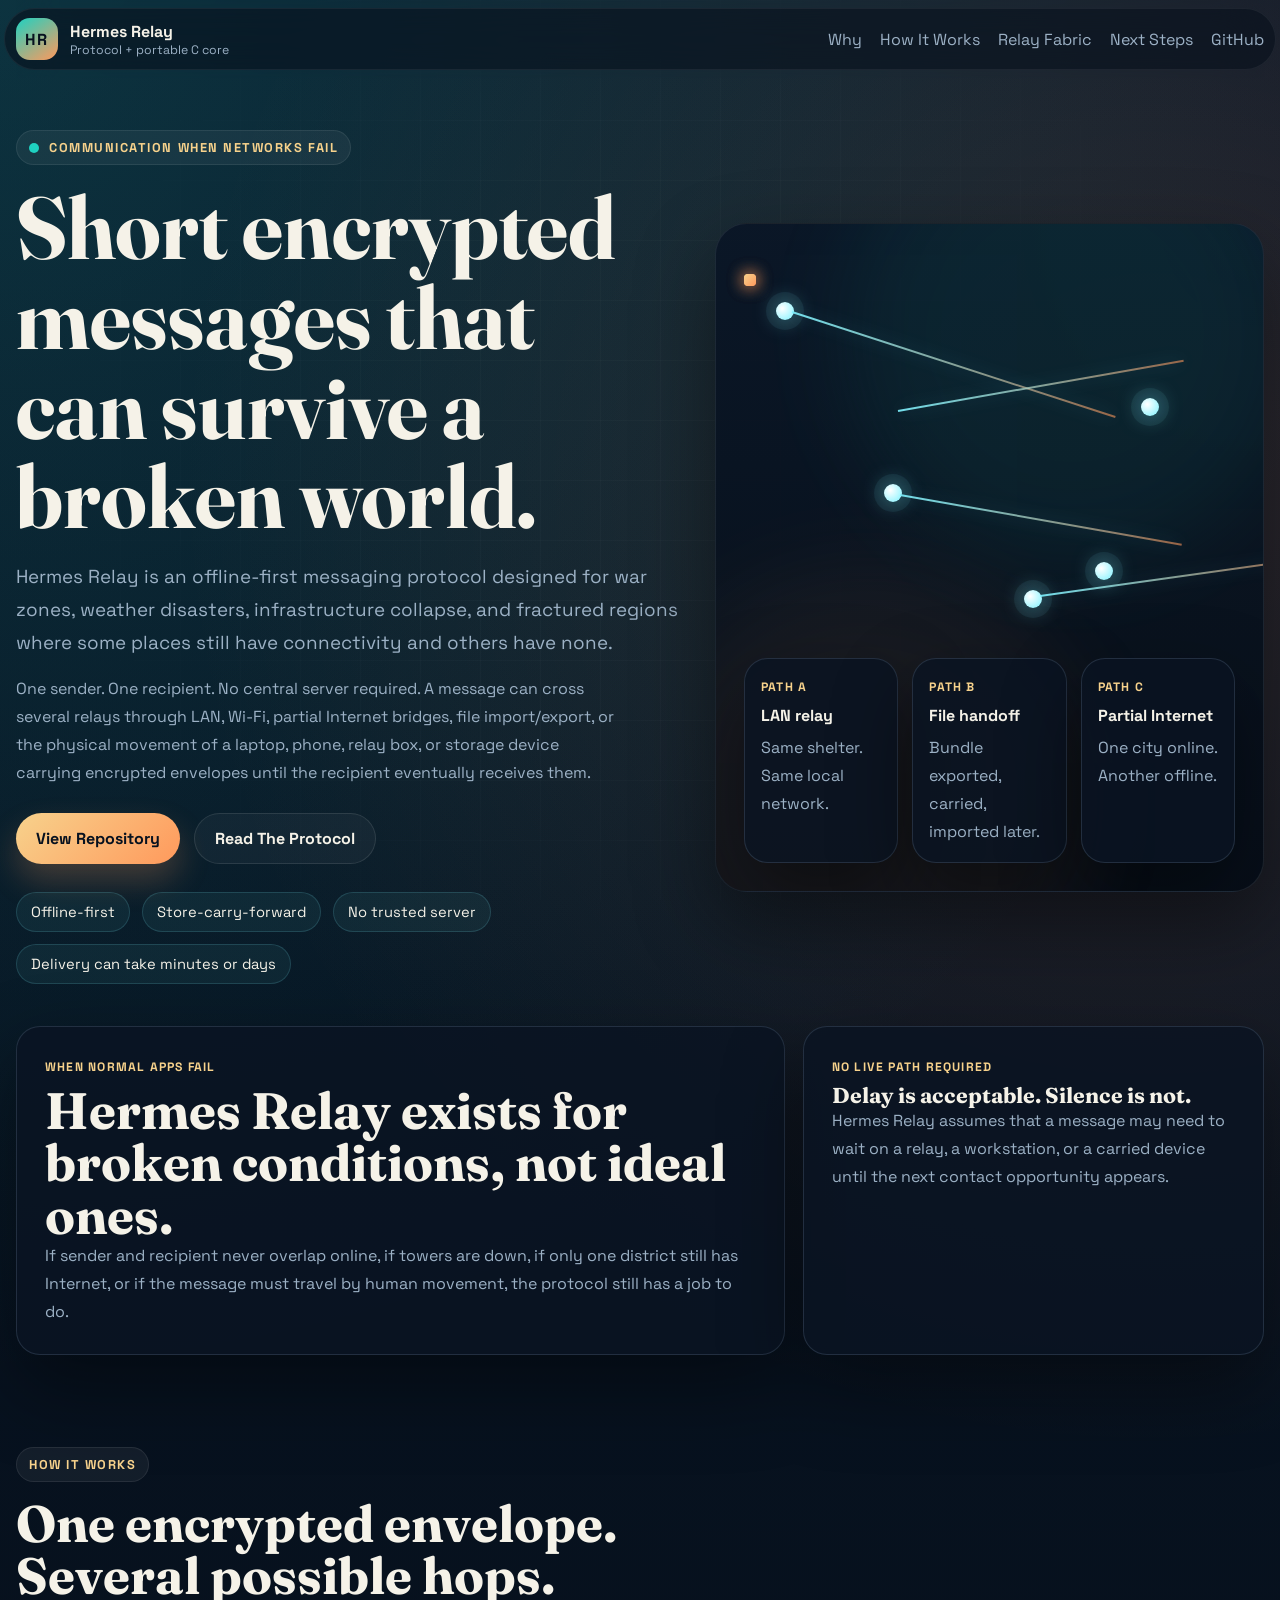
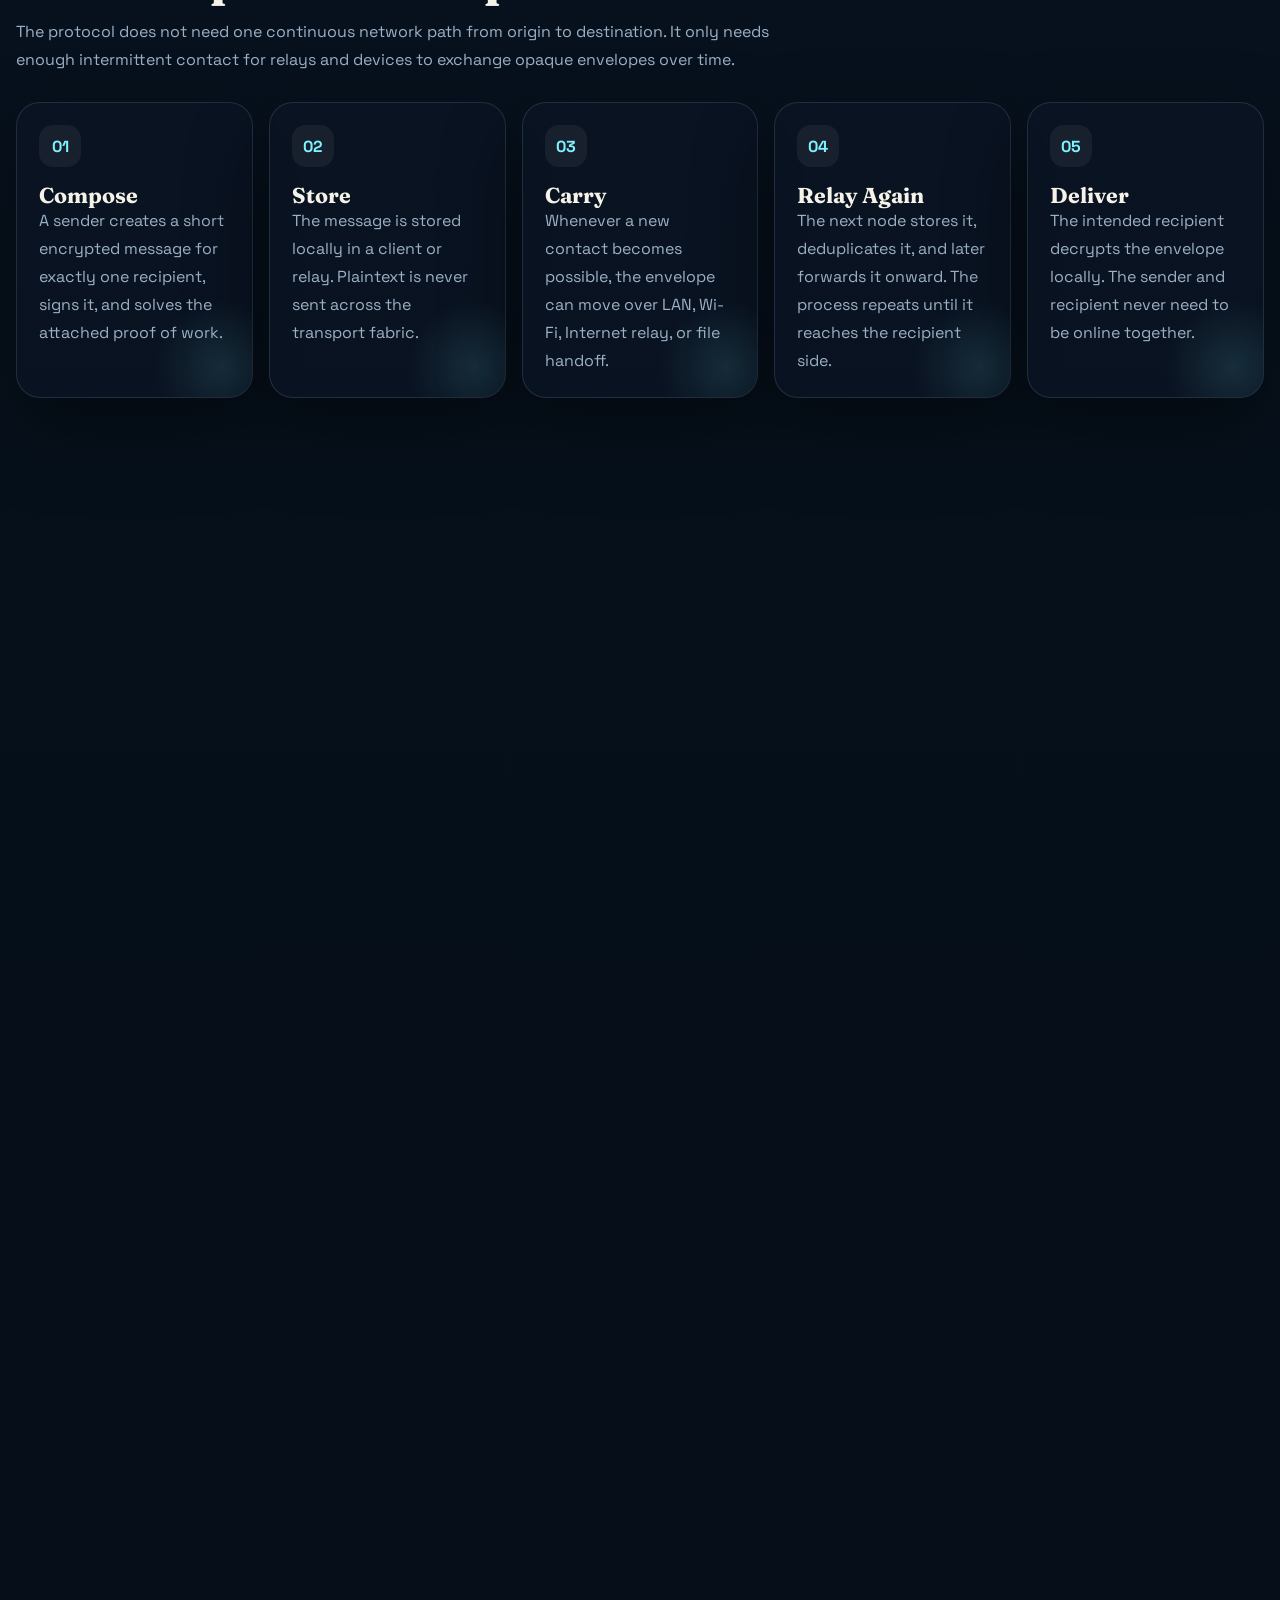
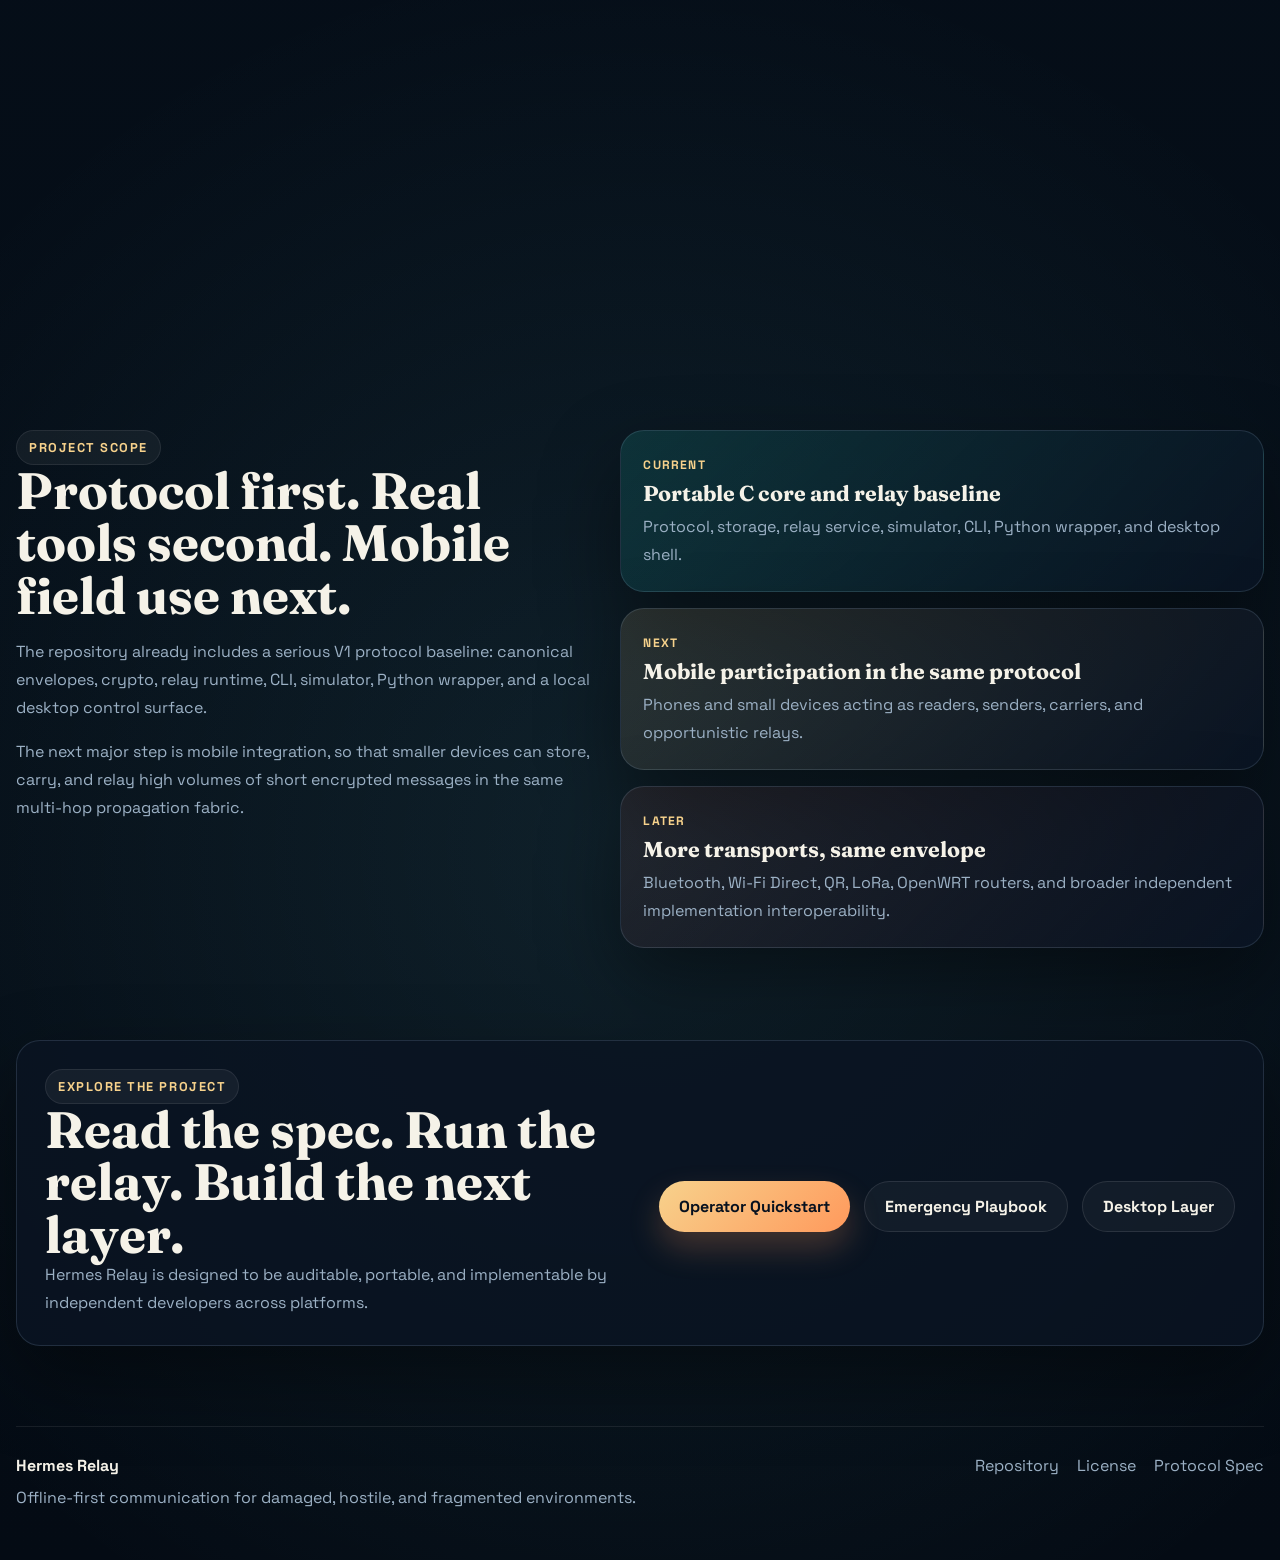
==== site/index.html @ ffae9c3a "Add GitHub Pages landing site" ====
<!doctype html>
<html lang="en">
<head>
  <meta charset="utf-8">
  <meta name="viewport" content="width=device-width, initial-scale=1">
  <title>Hermes Relay | Communication When Networks Fail</title>
  <meta name="description" content="Hermes Relay is an offline-first messaging protocol for degraded environments, designed to move short encrypted messages across relays, devices, file handoff, and partial networks.">
  <meta property="og:title" content="Hermes Relay">
  <meta property="og:description" content="Communication when networks fail. Offline-first, relay-driven, crisis-resilient messaging.">
  <meta property="og:type" content="website">
  <meta property="og:url" content="https://benjaminrathelot.github.io/Hermes-Relay/">
  <meta name="theme-color" content="#0b1220">
  <link rel="preconnect" href="https://fonts.googleapis.com">
  <link rel="preconnect" href="https://fonts.gstatic.com" crossorigin>
  <link href="https://fonts.googleapis.com/css2?family=Fraunces:wght@500;600;700&family=Space+Grotesk:wght@400;500;700&display=swap" rel="stylesheet">
  <link rel="stylesheet" href="./styles.css">
</head>
<body>
  <div class="page-shell">
    <header class="site-header">
      <a class="brand" href="#top">
        <span class="brand-mark">HR</span>
        <span class="brand-text">
          <strong>Hermes Relay</strong>
          <small>Protocol + portable C core</small>
        </span>
      </a>
      <nav class="site-nav">
        <a href="#why">Why</a>
        <a href="#flow">How It Works</a>
        <a href="#network">Relay Fabric</a>
        <a href="#roadmap">Next Steps</a>
        <a href="https://github.com/benjaminrathelot/Hermes-Relay">GitHub</a>
      </nav>
    </header>

    <main id="top">
      <section class="hero">
        <div class="hero-copy">
          <div class="eyebrow">
            <span class="pulse-dot"></span>
            Communication when networks fail
          </div>
          <h1>Short encrypted messages that can survive a broken world.</h1>
          <p class="hero-lead">
            Hermes Relay is an offline-first messaging protocol designed for war zones, weather disasters, infrastructure collapse,
            and fractured regions where some places still have connectivity and others have none.
          </p>
          <p class="hero-body">
            One sender. One recipient. No central server required. A message can cross several relays through LAN, Wi-Fi, partial Internet
            bridges, file import/export, or the physical movement of a laptop, phone, relay box, or storage device carrying encrypted envelopes
            until the recipient eventually receives them.
          </p>
          <div class="hero-actions">
            <a class="button button-primary" href="https://github.com/benjaminrathelot/Hermes-Relay">View Repository</a>
            <a class="button button-secondary" href="https://github.com/benjaminrathelot/Hermes-Relay/blob/main/docs/protocol-spec.md">Read The Protocol</a>
          </div>
          <ul class="signal-list">
            <li>Offline-first</li>
            <li>Store-carry-forward</li>
            <li>No trusted server</li>
            <li>Delivery can take minutes or days</li>
          </ul>
        </div>

        <div class="hero-visual">
          <div class="visual-frame">
            <div class="signal-layer signal-layer-a"></div>
            <div class="signal-layer signal-layer-b"></div>
            <div class="mesh">
              <span class="mesh-node node-a"></span>
              <span class="mesh-node node-b"></span>
              <span class="mesh-node node-c"></span>
              <span class="mesh-node node-d"></span>
              <span class="mesh-node node-e"></span>
              <span class="mesh-line line-ab"></span>
              <span class="mesh-line line-bc"></span>
              <span class="mesh-line line-cd"></span>
              <span class="mesh-line line-de"></span>
              <span class="mesh-packet packet-1"></span>
              <span class="mesh-packet packet-2"></span>
            </div>
            <div class="visual-cards">
              <article class="mini-card">
                <span class="mini-label">Path A</span>
                <strong>LAN relay</strong>
                <p>Same shelter. Same local network.</p>
              </article>
              <article class="mini-card">
                <span class="mini-label">Path B</span>
                <strong>File handoff</strong>
                <p>Bundle exported, carried, imported later.</p>
              </article>
              <article class="mini-card">
                <span class="mini-label">Path C</span>
                <strong>Partial Internet</strong>
                <p>One city online. Another offline.</p>
              </article>
            </div>
          </div>
        </div>
      </section>

      <section class="scenario-strip" id="why">
        <article class="scenario-card">
          <span class="scenario-kicker">When normal apps fail</span>
          <h2>Hermes Relay exists for broken conditions, not ideal ones.</h2>
          <p>
            If sender and recipient never overlap online, if towers are down, if only one district still has Internet, or if the
            message must travel by human movement, the protocol still has a job to do.
          </p>
        </article>
        <article class="scenario-card">
          <span class="scenario-metric">No live path required</span>
          <h3>Delay is acceptable. Silence is not.</h3>
          <p>
            Hermes Relay assumes that a message may need to wait on a relay, a workstation, or a carried device until the next contact opportunity appears.
          </p>
        </article>
      </section>

      <section class="section" id="flow">
        <div class="section-heading">
          <span class="eyebrow">How It Works</span>
          <h2>One encrypted envelope. Several possible hops.</h2>
          <p>
            The protocol does not need one continuous network path from origin to destination. It only needs enough intermittent contact
            for relays and devices to exchange opaque envelopes over time.
          </p>
        </div>

        <div class="flow-grid">
          <article class="flow-step">
            <span class="step-number">01</span>
            <h3>Compose</h3>
            <p>A sender creates a short encrypted message for exactly one recipient, signs it, and solves the attached proof of work.</p>
          </article>
          <article class="flow-step">
            <span class="step-number">02</span>
            <h3>Store</h3>
            <p>The message is stored locally in a client or relay. Plaintext is never sent across the transport fabric.</p>
          </article>
          <article class="flow-step">
            <span class="step-number">03</span>
            <h3>Carry</h3>
            <p>Whenever a new contact becomes possible, the envelope can move over LAN, Wi-Fi, Internet relay, or file handoff.</p>
          </article>
          <article class="flow-step">
            <span class="step-number">04</span>
            <h3>Relay Again</h3>
            <p>The next node stores it, deduplicates it, and later forwards it onward. The process repeats until it reaches the recipient side.</p>
          </article>
          <article class="flow-step">
            <span class="step-number">05</span>
            <h3>Deliver</h3>
            <p>The intended recipient decrypts the envelope locally. The sender and recipient never need to be online together.</p>
          </article>
        </div>
      </section>

      <section class="section network-section" id="network">
        <div class="section-heading">
          <span class="eyebrow">Relay Fabric</span>
          <h2>A communication fabric made from whatever links still exist.</h2>
          <p>
            Some locations may have Internet. Others may only have local Wi-Fi. Others may require physical transport of a device or bundle.
            Hermes Relay is built for all of these links to coexist inside one propagation model.
          </p>
        </div>

        <div class="network-layout">
          <div class="map-panel">
            <svg class="world-map" viewBox="0 0 1200 620" aria-label="Stylized map of relay regions">
              <defs>
                <linearGradient id="ocean" x1="0%" y1="0%" x2="100%" y2="100%">
                  <stop offset="0%" stop-color="#0f1d33"></stop>
                  <stop offset="100%" stop-color="#07111f"></stop>
                </linearGradient>
                <linearGradient id="land" x1="0%" y1="0%" x2="100%" y2="100%">
                  <stop offset="0%" stop-color="#123b3f"></stop>
                  <stop offset="100%" stop-color="#0a282e"></stop>
                </linearGradient>
                <filter id="glow">
                  <feGaussianBlur stdDeviation="6" result="blur"></feGaussianBlur>
                  <feMerge>
                    <feMergeNode in="blur"></feMergeNode>
                    <feMergeNode in="SourceGraphic"></feMergeNode>
                  </feMerge>
                </filter>
              </defs>
              <rect width="1200" height="620" rx="30" fill="url(#ocean)"></rect>
              <path class="continent" d="M92,226 C145,153 235,114 314,131 C380,145 420,193 446,243 C469,287 445,330 382,339 C349,344 321,364 287,383 C218,423 141,403 106,359 C74,319 64,267 92,226 Z" fill="url(#land)"></path>
              <path class="continent" d="M470,138 C549,95 655,90 729,118 C798,145 827,195 814,239 C803,277 767,304 719,316 C693,323 678,338 669,367 C652,417 621,451 576,459 C530,467 480,445 455,399 C426,345 420,279 426,228 C431,187 446,151 470,138 Z" fill="url(#land)"></path>
              <path class="continent" d="M826,226 C885,175 971,157 1048,181 C1094,196 1130,225 1142,264 C1156,309 1134,351 1088,372 C1054,388 1021,398 985,402 C947,406 926,420 905,444 C878,473 838,484 802,470 C760,454 740,412 744,371 C748,329 780,265 826,226 Z" fill="url(#land)"></path>

              <g class="relay-links">
                <path class="arc arc-one" d="M232,244 C392,128 534,132 671,243"></path>
                <path class="arc arc-two" d="M676,256 C807,178 917,185 1015,261"></path>
                <path class="arc arc-three" d="M298,314 C514,471 720,471 932,320"></path>
              </g>

              <g class="relay-nodes" filter="url(#glow)">
                <circle class="relay-node online" cx="232" cy="244" r="9"></circle>
                <circle class="relay-node online" cx="671" cy="243" r="10"></circle>
                <circle class="relay-node online" cx="1015" cy="261" r="9"></circle>
                <circle class="relay-node offline" cx="298" cy="314" r="8"></circle>
                <circle class="relay-node offline" cx="932" cy="320" r="8"></circle>
              </g>

              <g class="message-pulses">
                <circle class="pulse pulse-a" r="6" cx="232" cy="244"></circle>
                <circle class="pulse pulse-b" r="6" cx="671" cy="243"></circle>
                <circle class="pulse pulse-c" r="6" cx="298" cy="314"></circle>
              </g>
            </svg>

            <div class="map-caption">
              <div>
                <strong>Online zones</strong>
                <span>Local sync or Internet bridging possible</span>
              </div>
              <div>
                <strong>Dark zones</strong>
                <span>Traffic continues later by relay or physical carry</span>
              </div>
            </div>
          </div>

          <div class="network-sidebar">
            <article class="network-card">
              <span class="network-type">Live contact</span>
              <h3>LAN, Wi-Fi, hotspot, bridge relay</h3>
              <p>Two relays or clients meet, exchange inventories, request what is missing, verify envelopes, and keep going.</p>
            </article>
            <article class="network-card">
              <span class="network-type">Deferred contact</span>
              <h3>File export, USB, carried phone or laptop</h3>
              <p>An encrypted bundle leaves one island, travels physically, and is imported later into another island’s relay or desktop app.</p>
            </article>
            <article class="network-card">
              <span class="network-type">Mixed geography</span>
              <h3>Some places online, others offline</h3>
              <p>Internet-connected relays can bridge long distances while isolated areas continue to move traffic by local or physical means.</p>
            </article>
          </div>
        </div>
      </section>

      <section class="section timeline-section">
        <div class="section-heading">
          <span class="eyebrow">Delivery Over Time</span>
          <h2>The protocol accepts delay in exchange for survivability.</h2>
          <p>
            Hermes Relay is useful precisely because communication can continue even when delivery is not immediate.
          </p>
        </div>

        <div class="timeline">
          <article class="timeline-item">
            <span class="timeline-time">Hour 0</span>
            <h3>Message created</h3>
            <p>A field operator creates one short encrypted message for one recipient.</p>
          </article>
          <article class="timeline-item">
            <span class="timeline-time">Hour 3</span>
            <h3>Local relay sync</h3>
            <p>A nearby relay receives the envelope over LAN and keeps it in store.</p>
          </article>
          <article class="timeline-item">
            <span class="timeline-time">Day 1</span>
            <h3>Bundle ferried physically</h3>
            <p>A laptop or phone carrying bundles crosses into another district and imports them there.</p>
          </article>
          <article class="timeline-item">
            <span class="timeline-time">Day 2</span>
            <h3>Bridge zone online</h3>
            <p>A relay in one connected area forwards traffic across a partial Internet link.</p>
          </article>
          <article class="timeline-item">
            <span class="timeline-time">Day 3</span>
            <h3>Recipient side receives</h3>
            <p>The recipient’s device eventually decrypts the message locally.</p>
          </article>
        </div>
      </section>

      <section class="section project-section">
        <div class="project-grid">
          <div class="project-copy">
            <span class="eyebrow">Project Scope</span>
            <h2>Protocol first. Real tools second. Mobile field use next.</h2>
            <p>
              The repository already includes a serious V1 protocol baseline: canonical envelopes, crypto, relay runtime, CLI, simulator,
              Python wrapper, and a local desktop control surface.
            </p>
            <p>
              The next major step is mobile integration, so that smaller devices can store, carry, and relay high volumes of short encrypted
              messages in the same multi-hop propagation fabric.
            </p>
          </div>
          <div class="milestone-stack" id="roadmap">
            <article class="milestone-card current">
              <span class="milestone-state">Current</span>
              <h3>Portable C core and relay baseline</h3>
              <p>Protocol, storage, relay service, simulator, CLI, Python wrapper, and desktop shell.</p>
            </article>
            <article class="milestone-card next">
              <span class="milestone-state">Next</span>
              <h3>Mobile participation in the same protocol</h3>
              <p>Phones and small devices acting as readers, senders, carriers, and opportunistic relays.</p>
            </article>
            <article class="milestone-card future">
              <span class="milestone-state">Later</span>
              <h3>More transports, same envelope</h3>
              <p>Bluetooth, Wi-Fi Direct, QR, LoRa, OpenWRT routers, and broader independent implementation interoperability.</p>
            </article>
          </div>
        </div>
      </section>

      <section class="section cta-section">
        <div class="cta-panel">
          <div>
            <span class="eyebrow">Explore The Project</span>
            <h2>Read the spec. Run the relay. Build the next layer.</h2>
            <p>
              Hermes Relay is designed to be auditable, portable, and implementable by independent developers across platforms.
            </p>
          </div>
          <div class="cta-actions">
            <a class="button button-primary" href="https://github.com/benjaminrathelot/Hermes-Relay/blob/main/docs/operator-quickstart.md">Operator Quickstart</a>
            <a class="button button-secondary" href="https://github.com/benjaminrathelot/Hermes-Relay/blob/main/docs/emergency-relay-playbook.md">Emergency Playbook</a>
            <a class="button button-secondary" href="https://github.com/benjaminrathelot/Hermes-Relay/blob/main/docs/python-wrapper.md">Desktop Layer</a>
          </div>
        </div>
      </section>
    </main>

    <footer class="site-footer">
      <div>
        <strong>Hermes Relay</strong>
        <p>Offline-first communication for damaged, hostile, and fragmented environments.</p>
      </div>
      <div class="footer-links">
        <a href="https://github.com/benjaminrathelot/Hermes-Relay">Repository</a>
        <a href="https://github.com/benjaminrathelot/Hermes-Relay/blob/main/LICENSE">License</a>
        <a href="https://github.com/benjaminrathelot/Hermes-Relay/blob/main/docs/protocol-spec.md">Protocol Spec</a>
      </div>
    </footer>
  </div>

  <script src="./app.js"></script>
</body>
</html>
---- site/styles.css ----
:root {
  --bg: #07111f;
  --bg-soft: #0d1c30;
  --panel: rgba(10, 20, 35, 0.82);
  --panel-strong: rgba(8, 16, 28, 0.94);
  --panel-light: rgba(20, 34, 54, 0.74);
  --text: #f5f2e8;
  --muted: #9cb1c5;
  --line: rgba(160, 190, 220, 0.16);
  --cyan: #7ef2ff;
  --teal: #1fd1c1;
  --sand: #f7d28c;
  --amber: #ff995c;
  --alert: #ff6e5e;
  --shadow: 0 32px 80px rgba(0, 0, 0, 0.42);
  --radius-xl: 32px;
  --radius-lg: 24px;
  --radius-md: 18px;
}

* {
  box-sizing: border-box;
}

html {
  scroll-behavior: smooth;
}

body {
  margin: 0;
  color: var(--text);
  font-family: "Space Grotesk", sans-serif;
  background:
    radial-gradient(circle at top left, rgba(31, 209, 193, 0.16), transparent 28%),
    radial-gradient(circle at 90% 10%, rgba(255, 153, 92, 0.14), transparent 22%),
    radial-gradient(circle at 50% 85%, rgba(126, 242, 255, 0.09), transparent 22%),
    linear-gradient(180deg, #091527 0%, #06101b 44%, #040b14 100%);
  overflow-x: hidden;
}

body::before {
  content: "";
  position: fixed;
  inset: 0;
  background-image:
    linear-gradient(rgba(255,255,255,0.02) 1px, transparent 1px),
    linear-gradient(90deg, rgba(255,255,255,0.02) 1px, transparent 1px);
  background-size: 60px 60px;
  mask-image: radial-gradient(circle at center, black 35%, transparent 85%);
  pointer-events: none;
}

.page-shell {
  position: relative;
  width: min(1280px, calc(100% - 32px));
  margin: 0 auto;
  padding-bottom: 48px;
}

.site-header {
  position: sticky;
  top: 0;
  z-index: 10;
  display: flex;
  align-items: center;
  justify-content: space-between;
  gap: 16px;
  padding: 18px 0;
  backdrop-filter: blur(20px);
}

.site-header::before {
  content: "";
  position: absolute;
  inset: 8px -12px;
  border: 1px solid rgba(255,255,255,0.06);
  border-radius: 999px;
  background: rgba(7, 16, 28, 0.58);
  z-index: -1;
}

.brand {
  display: inline-flex;
  align-items: center;
  gap: 12px;
  text-decoration: none;
  color: var(--text);
}

.brand-mark {
  display: inline-grid;
  place-items: center;
  width: 42px;
  height: 42px;
  border-radius: 14px;
  background: linear-gradient(145deg, var(--teal), var(--amber));
  color: #07111f;
  font-weight: 700;
  letter-spacing: 0.08em;
}

.brand-text {
  display: grid;
}

.brand-text strong {
  font-size: 1rem;
}

.brand-text small {
  color: var(--muted);
  font-size: 0.77rem;
}

.site-nav {
  display: flex;
  flex-wrap: wrap;
  gap: 18px;
}

.site-nav a,
.footer-links a {
  color: var(--muted);
  text-decoration: none;
}

.site-nav a:hover,
.footer-links a:hover,
.brand:hover {
  color: var(--text);
}

.hero,
.section,
.scenario-strip,
.site-footer {
  position: relative;
}

.hero {
  display: grid;
  grid-template-columns: 1.1fr 0.9fr;
  gap: 28px;
  padding: 52px 0 24px;
  align-items: center;
}

.eyebrow {
  display: inline-flex;
  align-items: center;
  gap: 10px;
  padding: 8px 12px;
  border-radius: 999px;
  background: rgba(255,255,255,0.05);
  border: 1px solid rgba(255,255,255,0.08);
  color: var(--sand);
  font-size: 0.8rem;
  font-weight: 700;
  letter-spacing: 0.12em;
  text-transform: uppercase;
}

.pulse-dot {
  width: 10px;
  height: 10px;
  border-radius: 50%;
  background: var(--teal);
  box-shadow: 0 0 0 0 rgba(31, 209, 193, 0.7);
  animation: beat 2s infinite;
}

h1,
h2,
h3 {
  margin: 0;
  font-family: "Fraunces", serif;
  line-height: 1.02;
}

h1 {
  margin-top: 18px;
  font-size: clamp(3rem, 7vw, 5.5rem);
  max-width: 11ch;
}

h2 {
  font-size: clamp(2rem, 4vw, 3.4rem);
}

h3 {
  font-size: 1.35rem;
}

p {
  margin: 0;
  color: var(--muted);
  line-height: 1.75;
}

.hero-lead {
  margin-top: 18px;
  font-size: 1.18rem;
  max-width: 60ch;
}

.hero-body {
  margin-top: 16px;
  max-width: 60ch;
}

.hero-actions,
.cta-actions {
  display: flex;
  flex-wrap: wrap;
  gap: 14px;
  margin-top: 26px;
}

.button {
  display: inline-flex;
  align-items: center;
  justify-content: center;
  padding: 14px 20px;
  border-radius: 999px;
  text-decoration: none;
  font-weight: 700;
  transition: transform 0.2s ease, box-shadow 0.2s ease, border-color 0.2s ease;
}

.button:hover {
  transform: translateY(-2px);
}

.button-primary {
  color: #07111f;
  background: linear-gradient(135deg, var(--sand), var(--amber));
  box-shadow: 0 16px 32px rgba(255, 153, 92, 0.24);
}

.button-secondary {
  color: var(--text);
  background: rgba(255,255,255,0.04);
  border: 1px solid rgba(255,255,255,0.1);
}

.signal-list {
  display: flex;
  flex-wrap: wrap;
  gap: 12px;
  margin: 28px 0 0;
  padding: 0;
  list-style: none;
}

.signal-list li {
  padding: 10px 14px;
  border-radius: 999px;
  background: rgba(126, 242, 255, 0.06);
  border: 1px solid rgba(126, 242, 255, 0.15);
  color: var(--text);
  font-size: 0.92rem;
}

.hero-visual {
  position: relative;
}

.visual-frame {
  position: relative;
  min-height: 640px;
  padding: 28px;
  border-radius: var(--radius-xl);
  background:
    linear-gradient(180deg, rgba(10, 22, 38, 0.94), rgba(6, 14, 24, 0.94)),
    radial-gradient(circle at top right, rgba(31, 209, 193, 0.15), transparent 36%);
  border: 1px solid rgba(255,255,255,0.08);
  box-shadow: var(--shadow);
  overflow: hidden;
}

.signal-layer {
  position: absolute;
  inset: auto;
  width: 460px;
  height: 460px;
  border-radius: 50%;
  filter: blur(48px);
  opacity: 0.42;
}

.signal-layer-a {
  top: -120px;
  right: -40px;
  background: rgba(31, 209, 193, 0.18);
}

.signal-layer-b {
  bottom: -140px;
  left: -80px;
  background: rgba(255, 153, 92, 0.16);
}

.mesh {
  position: relative;
  height: 360px;
  margin-top: 22px;
}

.mesh-node,
.mesh-line,
.mesh-packet {
  position: absolute;
}

.mesh-node {
  width: 18px;
  height: 18px;
  border-radius: 50%;
  background: radial-gradient(circle at 35% 35%, #fff, var(--cyan));
  box-shadow: 0 0 0 10px rgba(126, 242, 255, 0.07), 0 0 22px rgba(126, 242, 255, 0.6);
}

.node-a { top: 28px; left: 32px; }
.node-b { top: 124px; right: 76px; }
.node-c { top: 210px; left: 140px; }
.node-d { bottom: 54px; right: 122px; }
.node-e { bottom: 26px; left: 280px; }

.mesh-line {
  height: 2px;
  background: linear-gradient(90deg, rgba(126, 242, 255, 0.9), rgba(255, 153, 92, 0.58));
  transform-origin: left center;
  box-shadow: 0 0 18px rgba(126, 242, 255, 0.24);
}

.line-ab { top: 37px; left: 48px; width: 340px; transform: rotate(18deg); }
.line-bc { top: 136px; left: 154px; width: 290px; transform: rotate(-10deg); }
.line-cd { top: 220px; left: 156px; width: 286px; transform: rotate(10deg); }
.line-de { bottom: 37px; left: 296px; width: 270px; transform: rotate(-8deg); }

.mesh-packet {
  width: 12px;
  height: 12px;
  border-radius: 4px;
  background: linear-gradient(135deg, var(--sand), var(--amber));
  box-shadow: 0 0 16px rgba(255, 153, 92, 0.75);
}

.packet-1 {
  animation: packetRouteA 5s linear infinite;
}

.packet-2 {
  animation: packetRouteB 6.4s linear infinite 1.2s;
}

.visual-cards {
  display: grid;
  grid-template-columns: repeat(3, 1fr);
  gap: 14px;
  margin-top: 24px;
}

.mini-card,
.scenario-card,
.flow-step,
.network-card,
.timeline-item,
.milestone-card,
.cta-panel {
  background: var(--panel);
  border: 1px solid var(--line);
  border-radius: var(--radius-lg);
  box-shadow: var(--shadow);
}

.mini-card {
  padding: 16px;
}

.mini-label,
.scenario-kicker,
.scenario-metric,
.network-type,
.milestone-state {
  display: inline-block;
  margin-bottom: 10px;
  color: var(--sand);
  font-size: 0.76rem;
  font-weight: 700;
  letter-spacing: 0.1em;
  text-transform: uppercase;
}

.mini-card strong,
.network-card h3,
.timeline-item h3,
.milestone-card h3 {
  display: block;
  margin-bottom: 8px;
}

.scenario-strip {
  display: grid;
  grid-template-columns: 1.25fr 0.75fr;
  gap: 18px;
  margin-top: 18px;
}

.scenario-card {
  padding: 28px;
}

.section {
  margin-top: 92px;
}

.section-heading {
  max-width: 780px;
}

.section-heading h2 {
  margin-top: 16px;
}

.section-heading p {
  margin-top: 16px;
}

.flow-grid {
  display: grid;
  grid-template-columns: repeat(5, 1fr);
  gap: 16px;
  margin-top: 28px;
}

.flow-step {
  position: relative;
  padding: 22px;
  overflow: hidden;
}

.flow-step::before {
  content: "";
  position: absolute;
  inset: auto -40px -40px auto;
  width: 140px;
  height: 140px;
  border-radius: 50%;
  background: radial-gradient(circle, rgba(126, 242, 255, 0.12), transparent 68%);
}

.step-number {
  display: inline-grid;
  place-items: center;
  width: 42px;
  height: 42px;
  margin-bottom: 18px;
  border-radius: 14px;
  background: rgba(255,255,255,0.06);
  color: var(--cyan);
  font-weight: 700;
}

.network-layout {
  display: grid;
  grid-template-columns: 1.15fr 0.85fr;
  gap: 22px;
  margin-top: 28px;
}

.map-panel {
  padding: 20px;
  border-radius: var(--radius-xl);
  background: var(--panel-strong);
  border: 1px solid var(--line);
  box-shadow: var(--shadow);
}

.world-map {
  width: 100%;
  height: auto;
  display: block;
}

.continent {
  opacity: 0.92;
}

.relay-links .arc {
  fill: none;
  stroke-width: 3;
  stroke-linecap: round;
  stroke-dasharray: 8 14;
  animation: dashMove 8s linear infinite;
}

.arc-one {
  stroke: rgba(126, 242, 255, 0.88);
}

.arc-two {
  stroke: rgba(255, 153, 92, 0.78);
}

.arc-three {
  stroke: rgba(247, 210, 140, 0.68);
}

.relay-node.online {
  fill: var(--cyan);
}

.relay-node.offline {
  fill: var(--amber);
}

.pulse {
  fill: rgba(126, 242, 255, 0.78);
  opacity: 0;
  animation: mapPulse 5s ease-out infinite;
}

.pulse-b {
  animation-delay: 1.5s;
}

.pulse-c {
  animation-delay: 3s;
}

.map-caption {
  display: grid;
  grid-template-columns: repeat(2, 1fr);
  gap: 14px;
  margin-top: 16px;
}

.map-caption strong {
  display: block;
  margin-bottom: 6px;
}

.map-caption span {
  color: var(--muted);
  font-size: 0.92rem;
}

.network-sidebar {
  display: grid;
  gap: 16px;
}

.network-card,
.timeline-item,
.milestone-card {
  padding: 22px;
}

.timeline {
  display: grid;
  grid-template-columns: repeat(5, 1fr);
  gap: 16px;
  margin-top: 28px;
}

.timeline-time {
  display: inline-block;
  margin-bottom: 12px;
  color: var(--cyan);
  font-weight: 700;
}

.project-grid {
  display: grid;
  grid-template-columns: 0.95fr 1.05fr;
  gap: 22px;
  align-items: start;
}

.project-copy p {
  margin-top: 16px;
  max-width: 60ch;
}

.milestone-stack {
  display: grid;
  gap: 16px;
}

.milestone-card.current {
  background: linear-gradient(135deg, rgba(31, 209, 193, 0.14), rgba(10, 20, 35, 0.95));
}

.milestone-card.next {
  background: linear-gradient(135deg, rgba(247, 210, 140, 0.12), rgba(10, 20, 35, 0.95));
}

.milestone-card.future {
  background: linear-gradient(135deg, rgba(255, 110, 94, 0.08), rgba(10, 20, 35, 0.95));
}

.cta-panel {
  display: grid;
  grid-template-columns: 1fr auto;
  gap: 20px;
  align-items: center;
  padding: 28px;
}

.site-footer {
  display: flex;
  justify-content: space-between;
  gap: 18px;
  margin-top: 80px;
  padding: 28px 0 0;
  border-top: 1px solid rgba(255,255,255,0.08);
}

.site-footer p {
  margin-top: 8px;
}

.footer-links {
  display: flex;
  flex-wrap: wrap;
  gap: 18px;
}

.reveal {
  opacity: 0;
  transform: translateY(32px);
  transition: opacity 0.7s ease, transform 0.7s ease;
}

.reveal.is-visible {
  opacity: 1;
  transform: translateY(0);
}

@keyframes beat {
  0% { box-shadow: 0 0 0 0 rgba(31, 209, 193, 0.7); }
  70% { box-shadow: 0 0 0 16px rgba(31, 209, 193, 0); }
  100% { box-shadow: 0 0 0 0 rgba(31, 209, 193, 0); }
}

@keyframes dashMove {
  to { stroke-dashoffset: -140; }
}

@keyframes mapPulse {
  0% { transform: scale(1); opacity: 0; }
  20% { opacity: 0.95; }
  100% { transform: scale(9); opacity: 0; }
}

@keyframes packetRouteA {
  0% { top: 31px; left: 36px; opacity: 0; }
  10% { opacity: 1; }
  35% { top: 120px; left: 360px; opacity: 1; }
  50% { top: 214px; left: 148px; opacity: 1; }
  72% { top: 267px; left: 420px; opacity: 1; }
  100% { top: 315px; left: 283px; opacity: 0; }
}

@keyframes packetRouteB {
  0% { top: 214px; left: 148px; opacity: 0; }
  14% { opacity: 1; }
  42% { top: 120px; left: 364px; opacity: 1; }
  73% { top: 44px; left: 410px; opacity: 1; }
  100% { top: 31px; left: 36px; opacity: 0; }
}

@media (max-width: 1180px) {
  .hero,
  .network-layout,
  .project-grid,
  .cta-panel {
    grid-template-columns: 1fr;
  }

  .visual-frame {
    min-height: 580px;
  }

  .flow-grid,
  .timeline,
  .scenario-strip {
    grid-template-columns: 1fr 1fr;
  }
}

@media (max-width: 820px) {
  .page-shell {
    width: min(100% - 20px, 1280px);
  }

  .site-header {
    flex-direction: column;
    align-items: flex-start;
    padding-top: 14px;
  }

  .site-nav {
    gap: 12px;
  }

  .hero {
    padding-top: 24px;
  }

  .visual-cards,
  .flow-grid,
  .timeline,
  .scenario-strip,
  .map-caption {
    grid-template-columns: 1fr;
  }

  .section {
    margin-top: 72px;
  }

  .visual-frame {
    min-height: 680px;
  }

  .mesh {
    transform: scale(0.9);
    transform-origin: top left;
  }

  .site-footer {
    flex-direction: column;
  }
}

@media (prefers-reduced-motion: reduce) {
  html {
    scroll-behavior: auto;
  }

  *,
  *::before,
  *::after {
    animation: none !important;
    transition: none !important;
  }

  .reveal {
    opacity: 1;
    transform: none;
  }
}
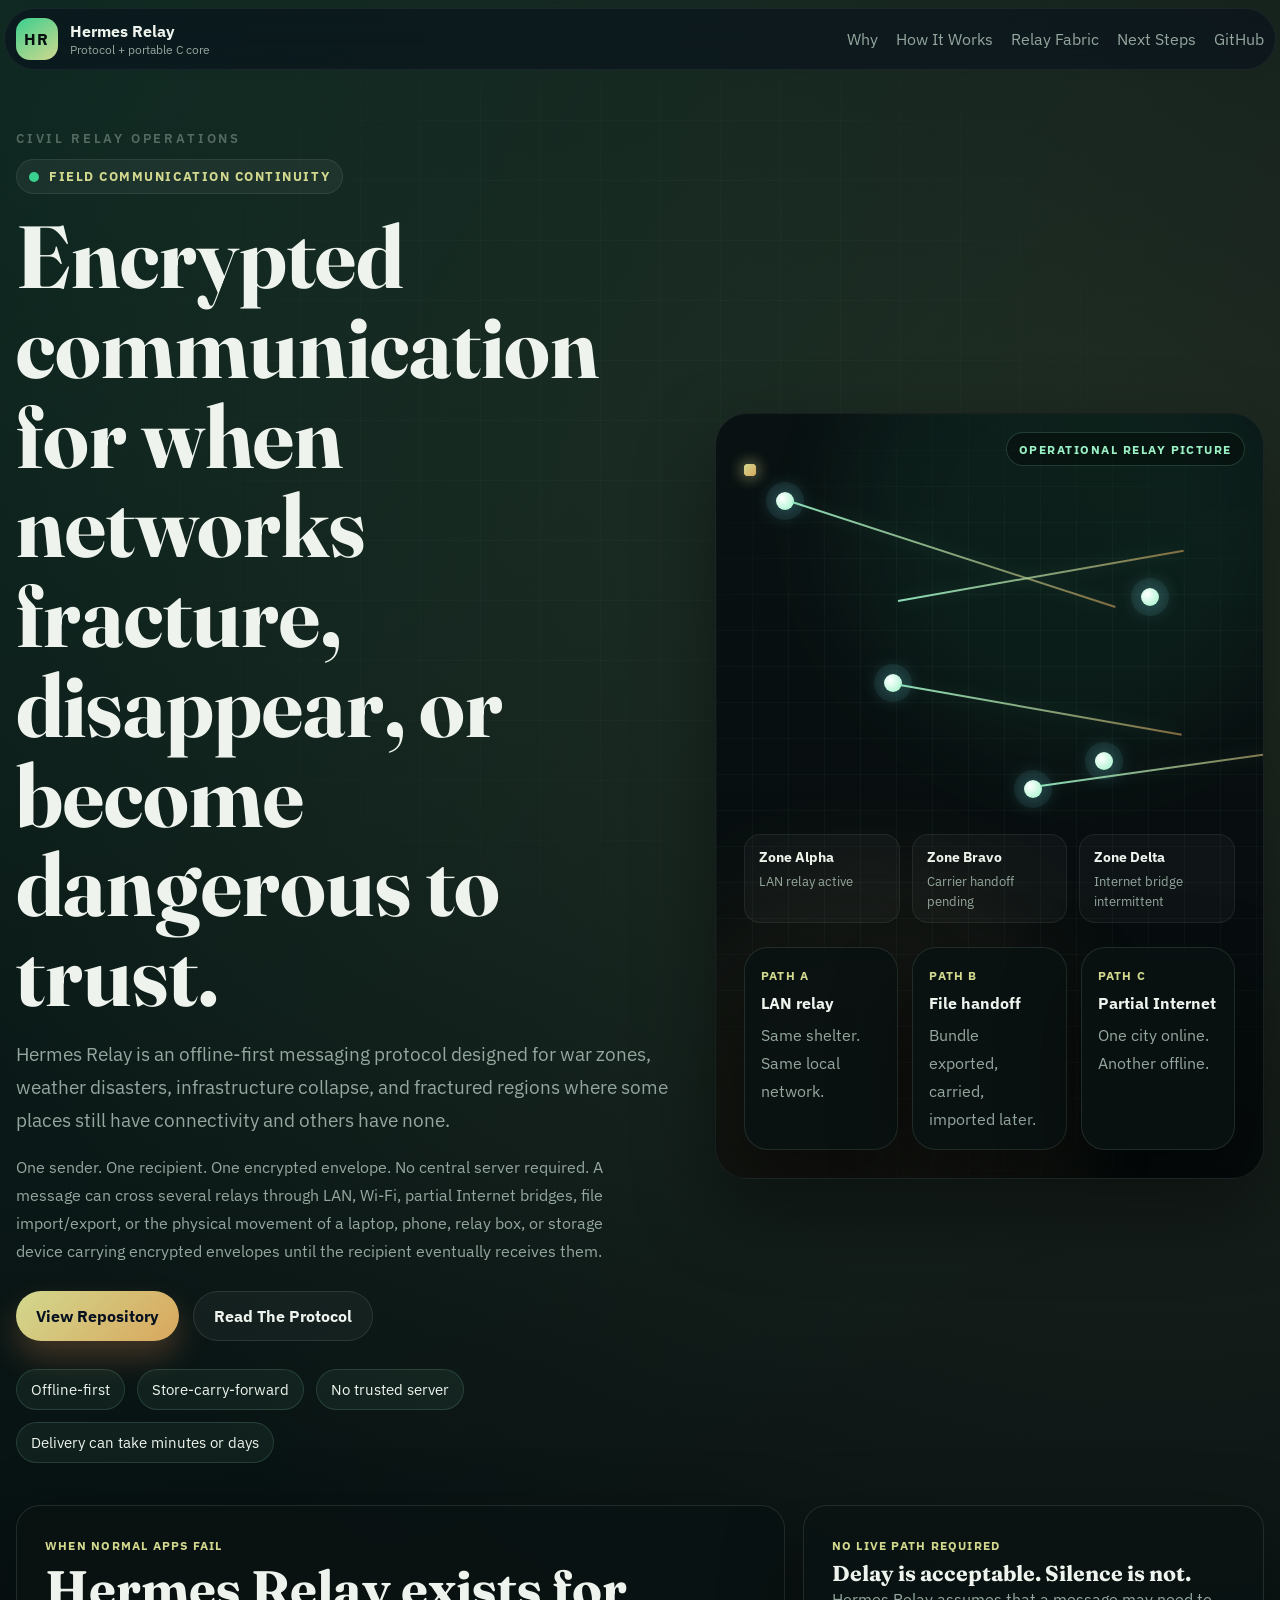
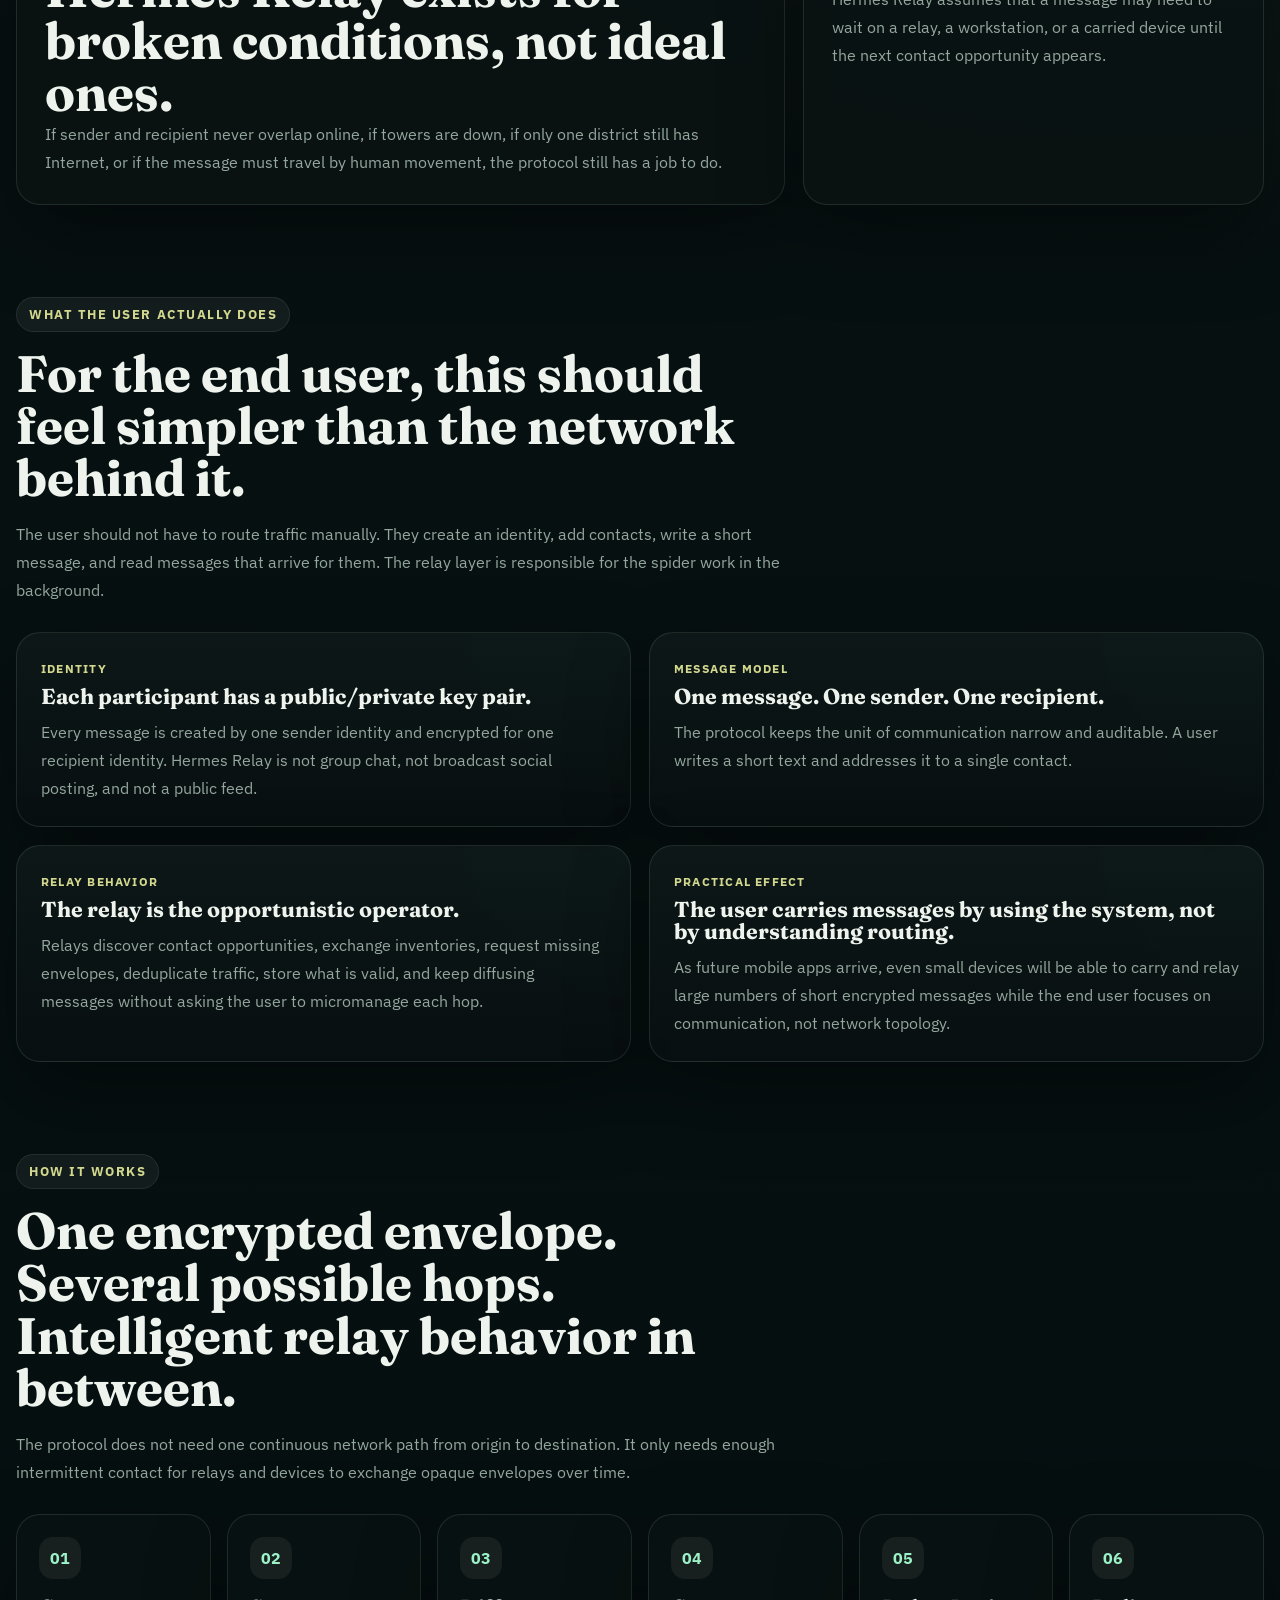
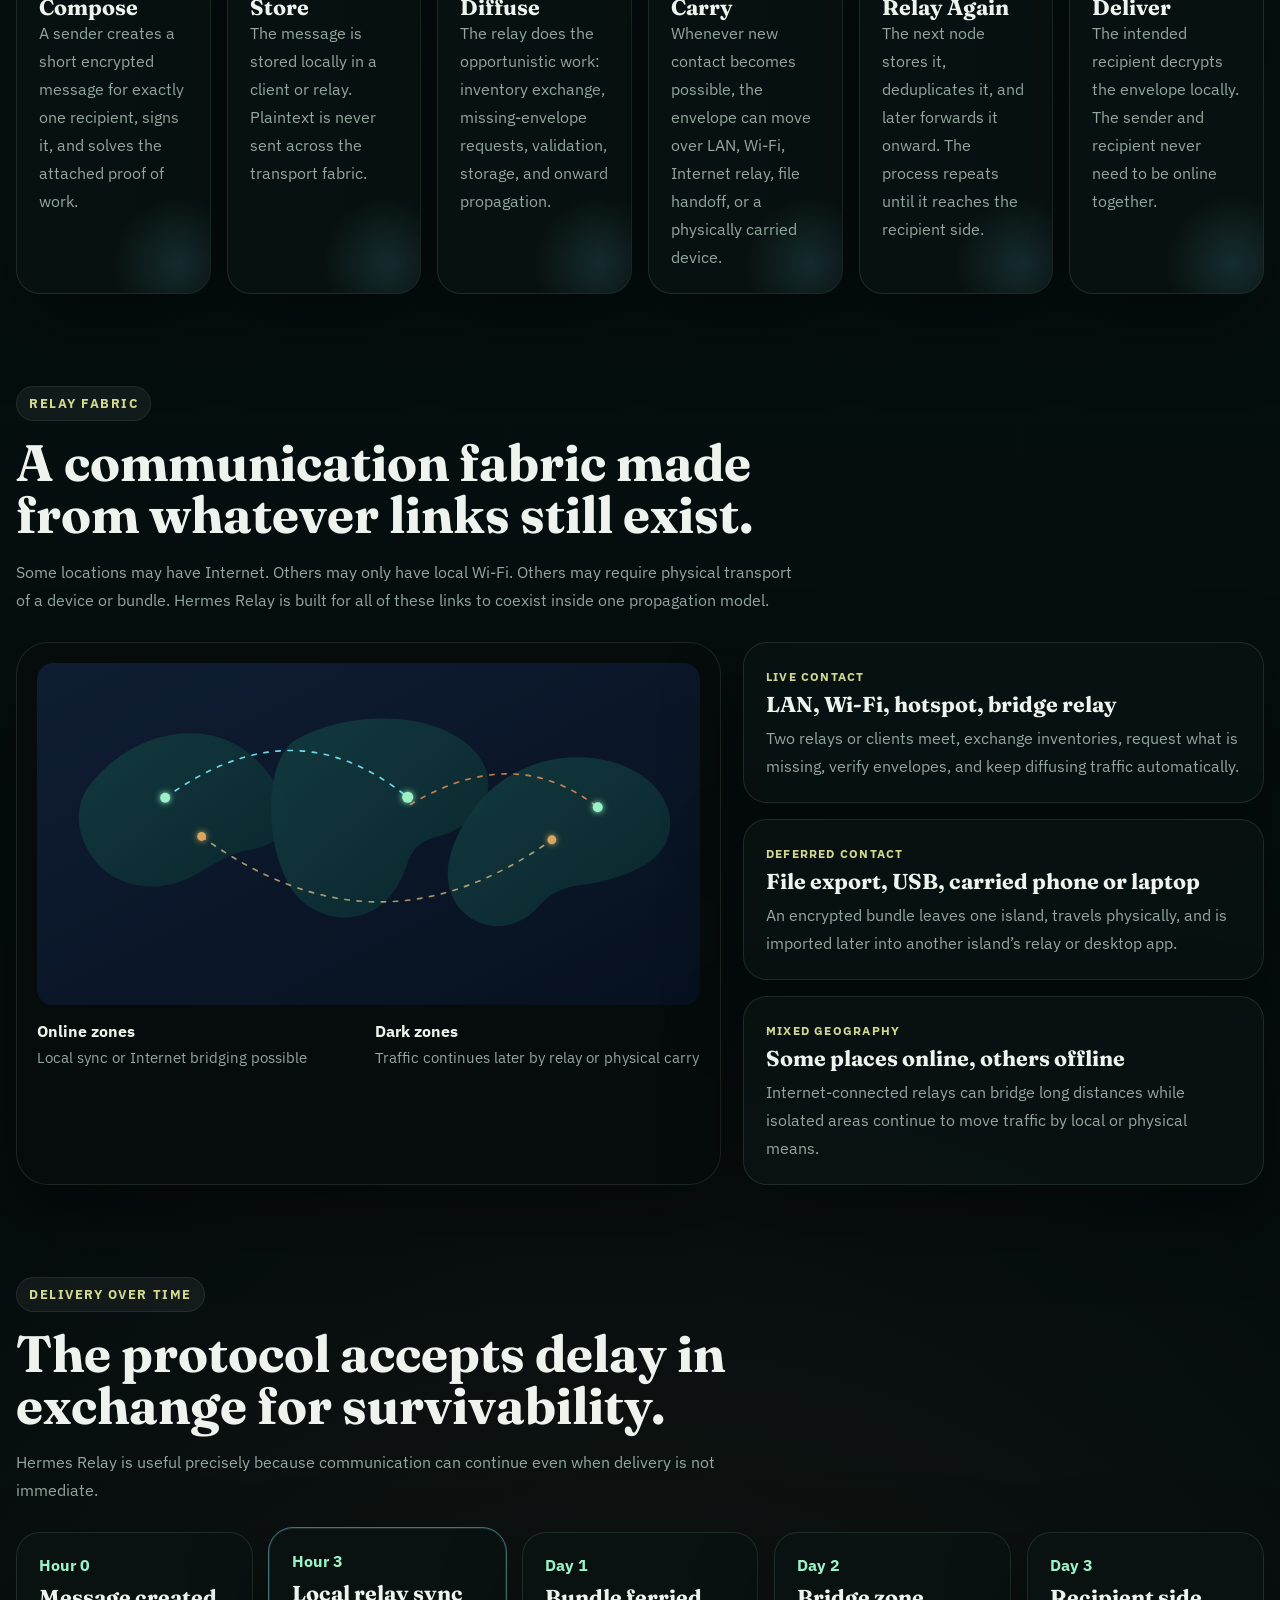
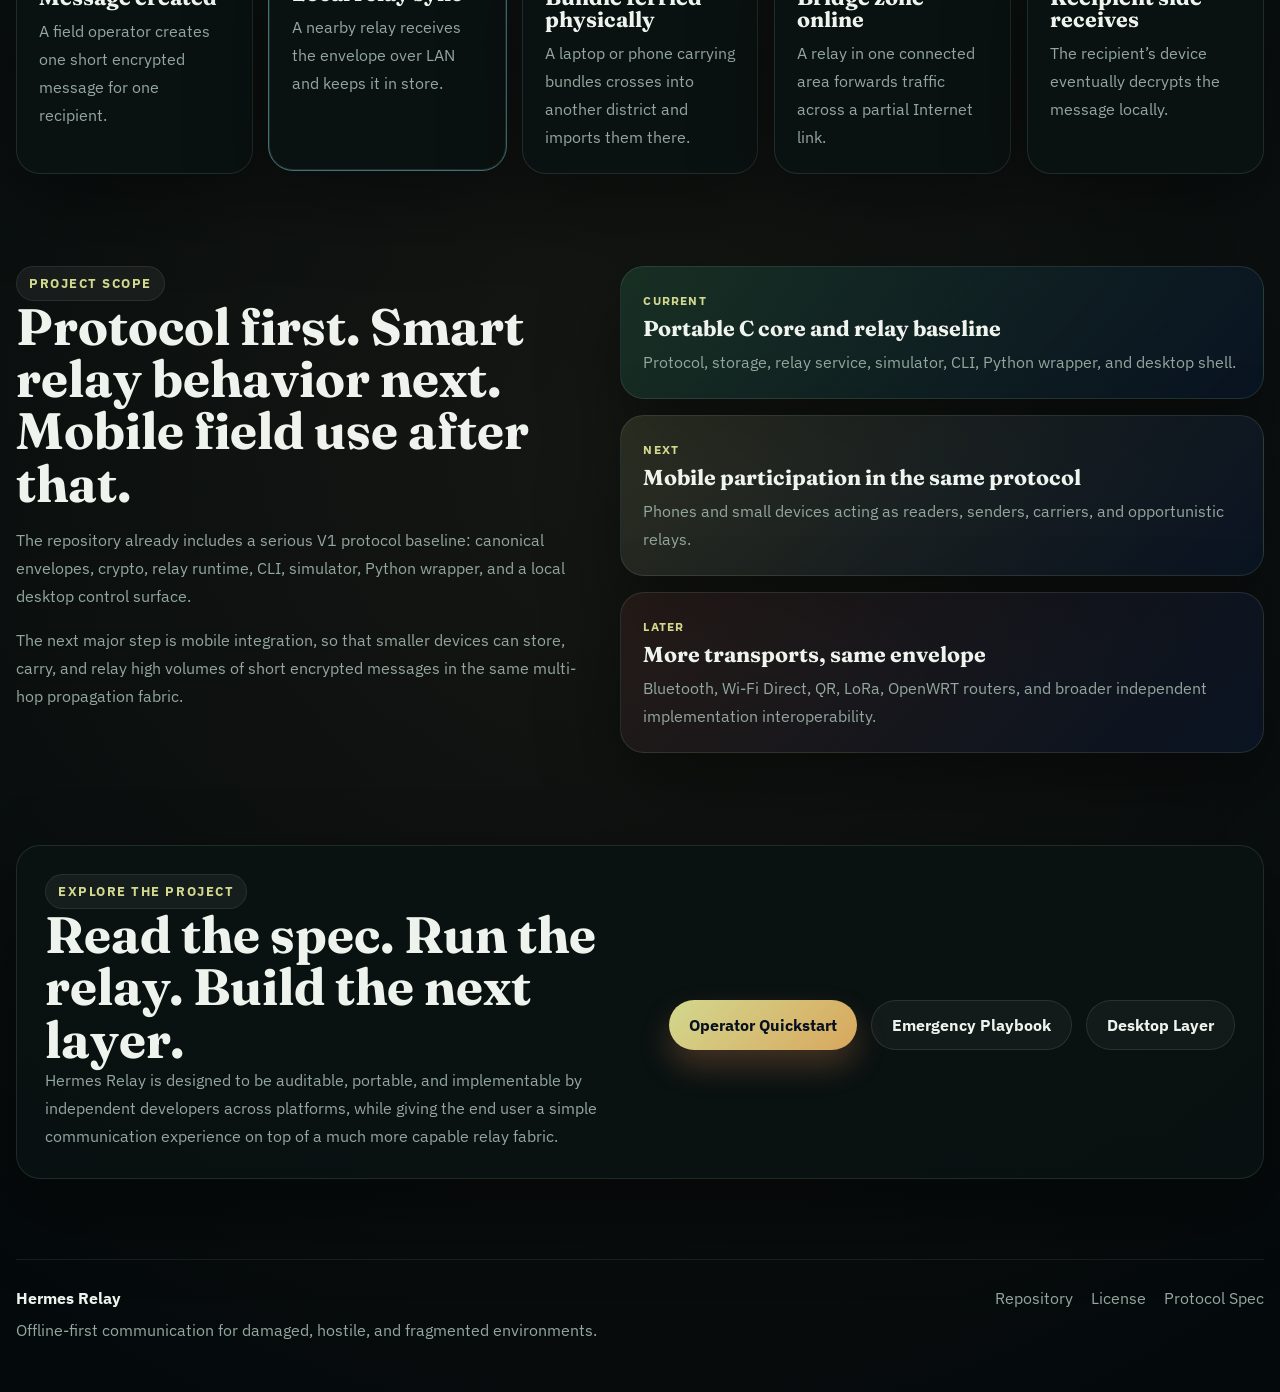
==== commit 2a2993ef: "Refine landing page and clarify smart relay model" ====
--- a/site/index.html
+++ b/site/index.html
@@ -9,10 +9,10 @@
   <meta property="og:description" content="Communication when networks fail. Offline-first, relay-driven, crisis-resilient messaging.">
   <meta property="og:type" content="website">
   <meta property="og:url" content="https://benjaminrathelot.github.io/Hermes-Relay/">
-  <meta name="theme-color" content="#0b1220">
+  <meta name="theme-color" content="#0a1418">
   <link rel="preconnect" href="https://fonts.googleapis.com">
   <link rel="preconnect" href="https://fonts.gstatic.com" crossorigin>
-  <link href="https://fonts.googleapis.com/css2?family=Fraunces:wght@500;600;700&family=Space+Grotesk:wght@400;500;700&display=swap" rel="stylesheet">
+  <link href="https://fonts.googleapis.com/css2?family=Fraunces:wght@500;600;700&family=IBM+Plex+Sans:wght@400;500;600;700&display=swap" rel="stylesheet">
   <link rel="stylesheet" href="./styles.css">
 </head>
 <body>
@@ -39,15 +39,15 @@
         <div class="hero-copy">
           <div class="eyebrow">
             <span class="pulse-dot"></span>
-            Communication when networks fail
-          </div>
-          <h1>Short encrypted messages that can survive a broken world.</h1>
+            Field communication continuity
+          </div>
+          <h1>Encrypted communication for when networks fracture, disappear, or become dangerous to trust.</h1>
           <p class="hero-lead">
             Hermes Relay is an offline-first messaging protocol designed for war zones, weather disasters, infrastructure collapse,
             and fractured regions where some places still have connectivity and others have none.
           </p>
           <p class="hero-body">
-            One sender. One recipient. No central server required. A message can cross several relays through LAN, Wi-Fi, partial Internet
+            One sender. One recipient. One encrypted envelope. No central server required. A message can cross several relays through LAN, Wi-Fi, partial Internet
             bridges, file import/export, or the physical movement of a laptop, phone, relay box, or storage device carrying encrypted envelopes
             until the recipient eventually receives them.
           </p>
@@ -65,8 +65,10 @@
 
         <div class="hero-visual">
           <div class="visual-frame">
+            <div class="status-ribbon">Operational relay picture</div>
             <div class="signal-layer signal-layer-a"></div>
             <div class="signal-layer signal-layer-b"></div>
+            <div class="tactical-grid"></div>
             <div class="mesh">
               <span class="mesh-node node-a"></span>
               <span class="mesh-node node-b"></span>
@@ -79,6 +81,20 @@
               <span class="mesh-line line-de"></span>
               <span class="mesh-packet packet-1"></span>
               <span class="mesh-packet packet-2"></span>
+            </div>
+            <div class="ops-strip">
+              <div class="ops-item">
+                <strong>Zone Alpha</strong>
+                <span>LAN relay active</span>
+              </div>
+              <div class="ops-item">
+                <strong>Zone Bravo</strong>
+                <span>Carrier handoff pending</span>
+              </div>
+              <div class="ops-item">
+                <strong>Zone Delta</strong>
+                <span>Internet bridge intermittent</span>
+              </div>
             </div>
             <div class="visual-cards">
               <article class="mini-card">
@@ -119,10 +135,55 @@
         </article>
       </section>
 
+      <section class="section user-section">
+        <div class="section-heading">
+          <span class="eyebrow">What The User Actually Does</span>
+          <h2>For the end user, this should feel simpler than the network behind it.</h2>
+          <p>
+            The user should not have to route traffic manually. They create an identity, add contacts, write a short message, and read messages
+            that arrive for them. The relay layer is responsible for the spider work in the background.
+          </p>
+        </div>
+
+        <div class="user-grid">
+          <article class="user-card">
+            <span class="mini-label">Identity</span>
+            <h3>Each participant has a public/private key pair.</h3>
+            <p>
+              Every message is created by one sender identity and encrypted for one recipient identity. Hermes Relay is not group chat, not
+              broadcast social posting, and not a public feed.
+            </p>
+          </article>
+          <article class="user-card">
+            <span class="mini-label">Message model</span>
+            <h3>One message. One sender. One recipient.</h3>
+            <p>
+              The protocol keeps the unit of communication narrow and auditable. A user writes a short text and addresses it to a single contact.
+            </p>
+          </article>
+          <article class="user-card">
+            <span class="mini-label">Relay behavior</span>
+            <h3>The relay is the opportunistic operator.</h3>
+            <p>
+              Relays discover contact opportunities, exchange inventories, request missing envelopes, deduplicate traffic, store what is valid,
+              and keep diffusing messages without asking the user to micromanage each hop.
+            </p>
+          </article>
+          <article class="user-card">
+            <span class="mini-label">Practical effect</span>
+            <h3>The user carries messages by using the system, not by understanding routing.</h3>
+            <p>
+              As future mobile apps arrive, even small devices will be able to carry and relay large numbers of short encrypted messages while
+              the end user focuses on communication, not network topology.
+            </p>
+          </article>
+        </div>
+      </section>
+
       <section class="section" id="flow">
         <div class="section-heading">
           <span class="eyebrow">How It Works</span>
-          <h2>One encrypted envelope. Several possible hops.</h2>
+          <h2>One encrypted envelope. Several possible hops. Intelligent relay behavior in between.</h2>
           <p>
             The protocol does not need one continuous network path from origin to destination. It only needs enough intermittent contact
             for relays and devices to exchange opaque envelopes over time.
@@ -142,16 +203,21 @@
           </article>
           <article class="flow-step">
             <span class="step-number">03</span>
+            <h3>Diffuse</h3>
+            <p>The relay does the opportunistic work: inventory exchange, missing-envelope requests, validation, storage, and onward propagation.</p>
+          </article>
+          <article class="flow-step">
+            <span class="step-number">04</span>
             <h3>Carry</h3>
-            <p>Whenever a new contact becomes possible, the envelope can move over LAN, Wi-Fi, Internet relay, or file handoff.</p>
-          </article>
-          <article class="flow-step">
-            <span class="step-number">04</span>
+            <p>Whenever new contact becomes possible, the envelope can move over LAN, Wi-Fi, Internet relay, file handoff, or a physically carried device.</p>
+          </article>
+          <article class="flow-step">
+            <span class="step-number">05</span>
             <h3>Relay Again</h3>
             <p>The next node stores it, deduplicates it, and later forwards it onward. The process repeats until it reaches the recipient side.</p>
           </article>
           <article class="flow-step">
-            <span class="step-number">05</span>
+            <span class="step-number">06</span>
             <h3>Deliver</h3>
             <p>The intended recipient decrypts the envelope locally. The sender and recipient never need to be online together.</p>
           </article>
@@ -230,7 +296,7 @@
             <article class="network-card">
               <span class="network-type">Live contact</span>
               <h3>LAN, Wi-Fi, hotspot, bridge relay</h3>
-              <p>Two relays or clients meet, exchange inventories, request what is missing, verify envelopes, and keep going.</p>
+              <p>Two relays or clients meet, exchange inventories, request what is missing, verify envelopes, and keep diffusing traffic automatically.</p>
             </article>
             <article class="network-card">
               <span class="network-type">Deferred contact</span>
@@ -288,7 +354,7 @@
         <div class="project-grid">
           <div class="project-copy">
             <span class="eyebrow">Project Scope</span>
-            <h2>Protocol first. Real tools second. Mobile field use next.</h2>
+            <h2>Protocol first. Smart relay behavior next. Mobile field use after that.</h2>
             <p>
               The repository already includes a serious V1 protocol baseline: canonical envelopes, crypto, relay runtime, CLI, simulator,
               Python wrapper, and a local desktop control surface.
@@ -324,7 +390,8 @@
             <span class="eyebrow">Explore The Project</span>
             <h2>Read the spec. Run the relay. Build the next layer.</h2>
             <p>
-              Hermes Relay is designed to be auditable, portable, and implementable by independent developers across platforms.
+              Hermes Relay is designed to be auditable, portable, and implementable by independent developers across platforms, while giving the
+              end user a simple communication experience on top of a much more capable relay fabric.
             </p>
           </div>
           <div class="cta-actions">
--- a/site/styles.css
+++ b/site/styles.css
@@ -1,16 +1,16 @@
 :root {
-  --bg: #07111f;
-  --bg-soft: #0d1c30;
-  --panel: rgba(10, 20, 35, 0.82);
-  --panel-strong: rgba(8, 16, 28, 0.94);
-  --panel-light: rgba(20, 34, 54, 0.74);
-  --text: #f5f2e8;
-  --muted: #9cb1c5;
-  --line: rgba(160, 190, 220, 0.16);
-  --cyan: #7ef2ff;
-  --teal: #1fd1c1;
-  --sand: #f7d28c;
-  --amber: #ff995c;
+  --bg: #050d10;
+  --bg-soft: #0b1718;
+  --panel: rgba(10, 18, 19, 0.84);
+  --panel-strong: rgba(7, 12, 13, 0.95);
+  --panel-light: rgba(18, 28, 31, 0.82);
+  --text: #eef4ed;
+  --muted: #94a79e;
+  --line: rgba(151, 182, 158, 0.16);
+  --cyan: #9bf2c7;
+  --teal: #3ad08e;
+  --sand: #d2d88e;
+  --amber: #d8a75d;
   --alert: #ff6e5e;
   --shadow: 0 32px 80px rgba(0, 0, 0, 0.42);
   --radius-xl: 32px;
@@ -29,12 +29,12 @@
 body {
   margin: 0;
   color: var(--text);
-  font-family: "Space Grotesk", sans-serif;
+  font-family: "IBM Plex Sans", sans-serif;
   background:
-    radial-gradient(circle at top left, rgba(31, 209, 193, 0.16), transparent 28%),
-    radial-gradient(circle at 90% 10%, rgba(255, 153, 92, 0.14), transparent 22%),
-    radial-gradient(circle at 50% 85%, rgba(126, 242, 255, 0.09), transparent 22%),
-    linear-gradient(180deg, #091527 0%, #06101b 44%, #040b14 100%);
+    radial-gradient(circle at top left, rgba(58, 208, 142, 0.13), transparent 26%),
+    radial-gradient(circle at 90% 10%, rgba(210, 216, 142, 0.12), transparent 22%),
+    radial-gradient(circle at 50% 85%, rgba(216, 167, 93, 0.08), transparent 20%),
+    linear-gradient(180deg, #091112 0%, #061011 42%, #04090b 100%);
   overflow-x: hidden;
 }
 
@@ -93,8 +93,8 @@
   width: 42px;
   height: 42px;
   border-radius: 14px;
-  background: linear-gradient(145deg, var(--teal), var(--amber));
-  color: #07111f;
+  background: linear-gradient(145deg, var(--teal), var(--sand));
+  color: #061011;
   font-weight: 700;
   letter-spacing: 0.08em;
 }
@@ -143,6 +143,17 @@
   gap: 28px;
   padding: 52px 0 24px;
   align-items: center;
+}
+
+.hero-copy::before {
+  content: "Civil relay operations";
+  display: block;
+  margin-bottom: 12px;
+  color: rgba(148, 167, 158, 0.52);
+  font-size: 0.8rem;
+  font-weight: 600;
+  letter-spacing: 0.22em;
+  text-transform: uppercase;
 }
 
 .eyebrow {
@@ -165,7 +176,7 @@
   height: 10px;
   border-radius: 50%;
   background: var(--teal);
-  box-shadow: 0 0 0 0 rgba(31, 209, 193, 0.7);
+  box-shadow: 0 0 0 0 rgba(58, 208, 142, 0.7);
   animation: beat 2s infinite;
 }
 
@@ -255,8 +266,8 @@
 .signal-list li {
   padding: 10px 14px;
   border-radius: 999px;
-  background: rgba(126, 242, 255, 0.06);
-  border: 1px solid rgba(126, 242, 255, 0.15);
+  background: rgba(155, 242, 199, 0.06);
+  border: 1px solid rgba(155, 242, 199, 0.15);
   color: var(--text);
   font-size: 0.92rem;
 }
@@ -271,11 +282,38 @@
   padding: 28px;
   border-radius: var(--radius-xl);
   background:
-    linear-gradient(180deg, rgba(10, 22, 38, 0.94), rgba(6, 14, 24, 0.94)),
-    radial-gradient(circle at top right, rgba(31, 209, 193, 0.15), transparent 36%);
+    linear-gradient(180deg, rgba(9, 17, 18, 0.96), rgba(5, 10, 11, 0.97)),
+    radial-gradient(circle at top right, rgba(58, 208, 142, 0.16), transparent 34%);
   border: 1px solid rgba(255,255,255,0.08);
   box-shadow: var(--shadow);
   overflow: hidden;
+}
+
+.status-ribbon {
+  position: absolute;
+  top: 18px;
+  right: 18px;
+  z-index: 2;
+  padding: 8px 12px;
+  border-radius: 999px;
+  background: rgba(0, 0, 0, 0.34);
+  border: 1px solid rgba(155, 242, 199, 0.18);
+  color: var(--cyan);
+  font-size: 0.78rem;
+  font-weight: 700;
+  text-transform: uppercase;
+  letter-spacing: 0.12em;
+}
+
+.tactical-grid {
+  position: absolute;
+  inset: 0;
+  background-image:
+    linear-gradient(rgba(155, 242, 199, 0.035) 1px, transparent 1px),
+    linear-gradient(90deg, rgba(155, 242, 199, 0.035) 1px, transparent 1px);
+  background-size: 36px 36px;
+  mask-image: radial-gradient(circle at center, black 58%, transparent 96%);
+  pointer-events: none;
 }
 
 .signal-layer {
@@ -291,13 +329,13 @@
 .signal-layer-a {
   top: -120px;
   right: -40px;
-  background: rgba(31, 209, 193, 0.18);
+  background: rgba(58, 208, 142, 0.18);
 }
 
 .signal-layer-b {
   bottom: -140px;
   left: -80px;
-  background: rgba(255, 153, 92, 0.16);
+  background: rgba(216, 167, 93, 0.15);
 }
 
 .mesh {
@@ -328,9 +366,9 @@
 
 .mesh-line {
   height: 2px;
-  background: linear-gradient(90deg, rgba(126, 242, 255, 0.9), rgba(255, 153, 92, 0.58));
+  background: linear-gradient(90deg, rgba(155, 242, 199, 0.9), rgba(216, 167, 93, 0.58));
   transform-origin: left center;
-  box-shadow: 0 0 18px rgba(126, 242, 255, 0.24);
+  box-shadow: 0 0 18px rgba(155, 242, 199, 0.24);
 }
 
 .line-ab { top: 37px; left: 48px; width: 340px; transform: rotate(18deg); }
@@ -343,7 +381,32 @@
   height: 12px;
   border-radius: 4px;
   background: linear-gradient(135deg, var(--sand), var(--amber));
-  box-shadow: 0 0 16px rgba(255, 153, 92, 0.75);
+  box-shadow: 0 0 16px rgba(210, 216, 142, 0.48);
+}
+
+.ops-strip {
+  display: grid;
+  grid-template-columns: repeat(3, 1fr);
+  gap: 12px;
+  margin-top: 10px;
+}
+
+.ops-item {
+  padding: 12px 14px;
+  border-radius: 16px;
+  background: rgba(255,255,255,0.03);
+  border: 1px solid rgba(255,255,255,0.07);
+}
+
+.ops-item strong {
+  display: block;
+  margin-bottom: 4px;
+  font-size: 0.9rem;
+}
+
+.ops-item span {
+  color: var(--muted);
+  font-size: 0.84rem;
 }
 
 .packet-1 {
@@ -411,6 +474,27 @@
   padding: 28px;
 }
 
+.user-grid {
+  display: grid;
+  grid-template-columns: repeat(2, 1fr);
+  gap: 18px;
+  margin-top: 28px;
+}
+
+.user-card {
+  padding: 24px;
+  border-radius: var(--radius-lg);
+  background:
+    linear-gradient(180deg, rgba(14, 24, 25, 0.92), rgba(8, 15, 16, 0.94)),
+    radial-gradient(circle at top right, rgba(58, 208, 142, 0.10), transparent 36%);
+  border: 1px solid var(--line);
+  box-shadow: var(--shadow);
+}
+
+.user-card h3 {
+  margin-bottom: 10px;
+}
+
 .section {
   margin-top: 92px;
 }
@@ -429,7 +513,7 @@
 
 .flow-grid {
   display: grid;
-  grid-template-columns: repeat(5, 1fr);
+  grid-template-columns: repeat(6, 1fr);
   gap: 16px;
   margin-top: 28px;
 }
@@ -589,11 +673,11 @@
 }
 
 .milestone-card.current {
-  background: linear-gradient(135deg, rgba(31, 209, 193, 0.14), rgba(10, 20, 35, 0.95));
+  background: linear-gradient(135deg, rgba(58, 208, 142, 0.14), rgba(10, 20, 35, 0.95));
 }
 
 .milestone-card.next {
-  background: linear-gradient(135deg, rgba(247, 210, 140, 0.12), rgba(10, 20, 35, 0.95));
+  background: linear-gradient(135deg, rgba(210, 216, 142, 0.12), rgba(10, 20, 35, 0.95));
 }
 
 .milestone-card.future {
@@ -639,9 +723,9 @@
 }
 
 @keyframes beat {
-  0% { box-shadow: 0 0 0 0 rgba(31, 209, 193, 0.7); }
-  70% { box-shadow: 0 0 0 16px rgba(31, 209, 193, 0); }
-  100% { box-shadow: 0 0 0 0 rgba(31, 209, 193, 0); }
+  0% { box-shadow: 0 0 0 0 rgba(58, 208, 142, 0.7); }
+  70% { box-shadow: 0 0 0 16px rgba(58, 208, 142, 0); }
+  100% { box-shadow: 0 0 0 0 rgba(58, 208, 142, 0); }
 }
 
 @keyframes dashMove {
@@ -683,6 +767,8 @@
     min-height: 580px;
   }
 
+  .ops-strip,
+  .user-grid,
   .flow-grid,
   .timeline,
   .scenario-strip {
@@ -710,6 +796,8 @@
   }
 
   .visual-cards,
+  .ops-strip,
+  .user-grid,
   .flow-grid,
   .timeline,
   .scenario-strip,
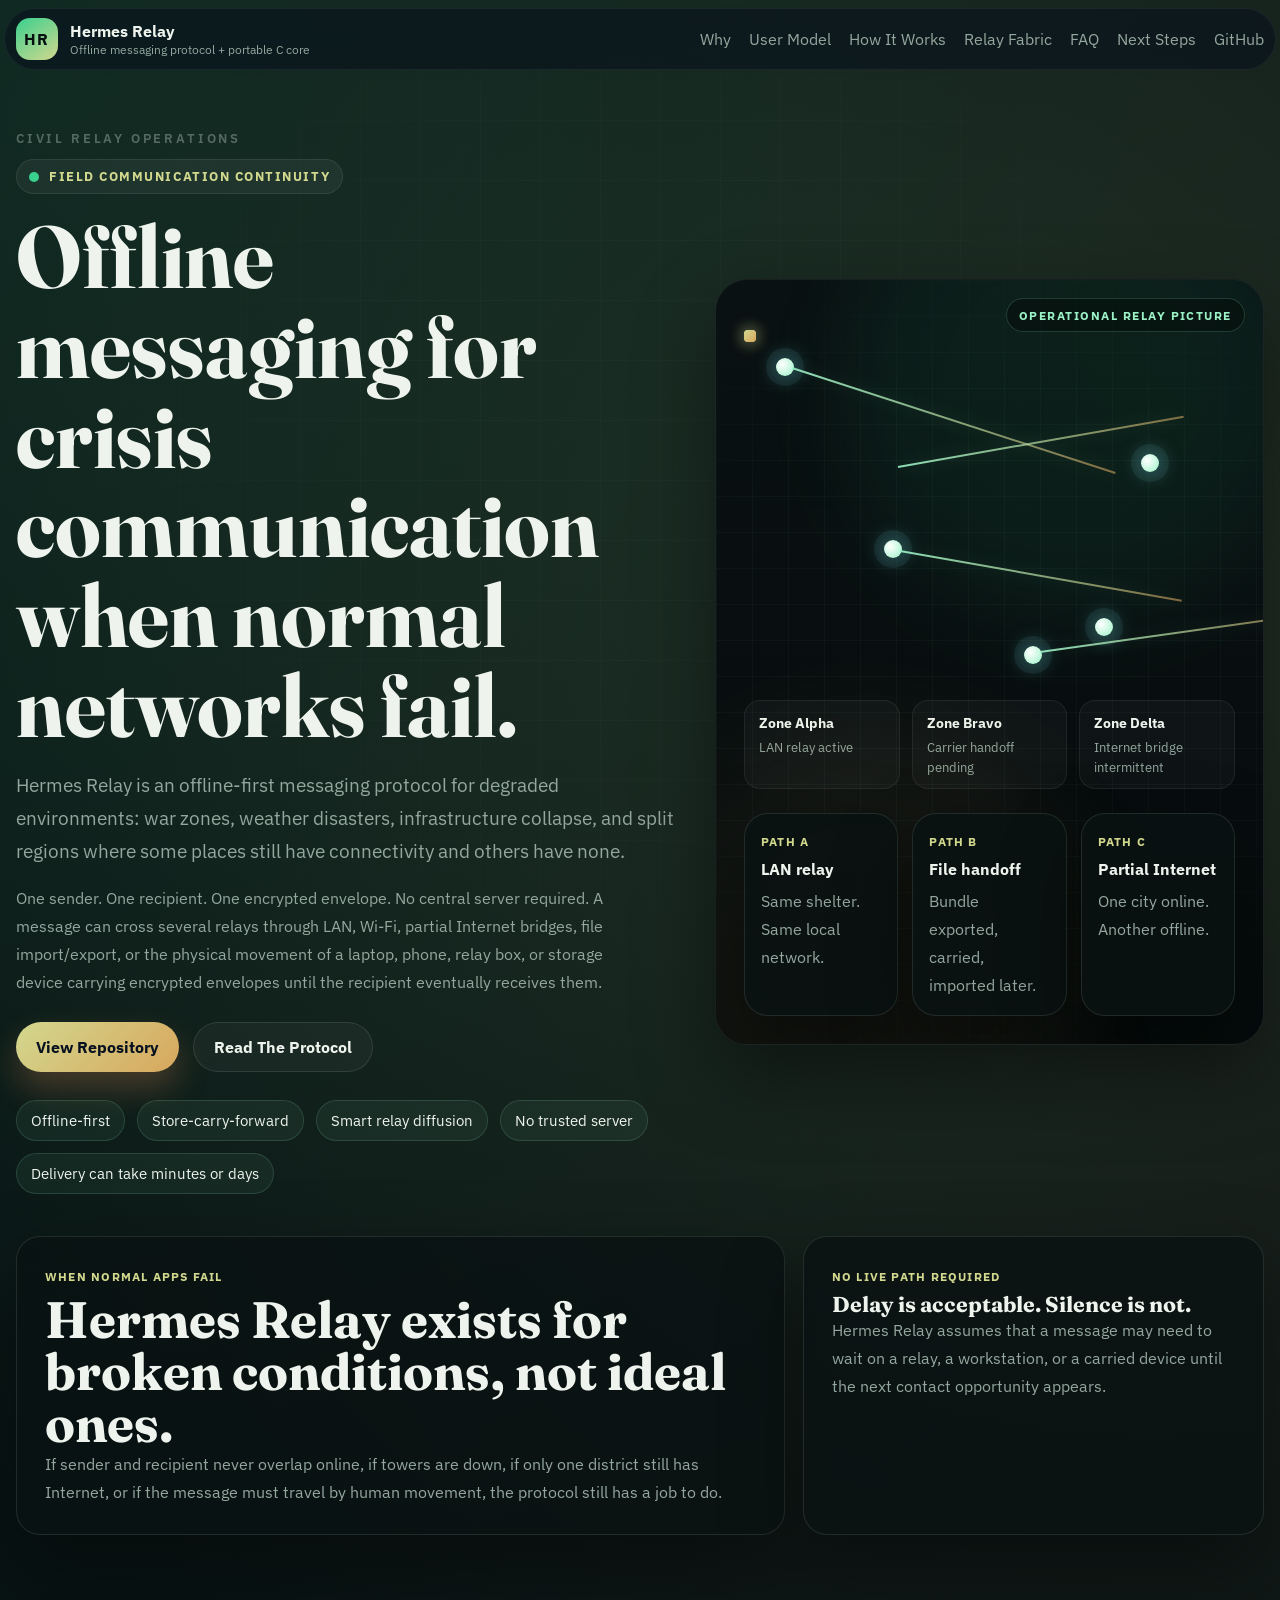
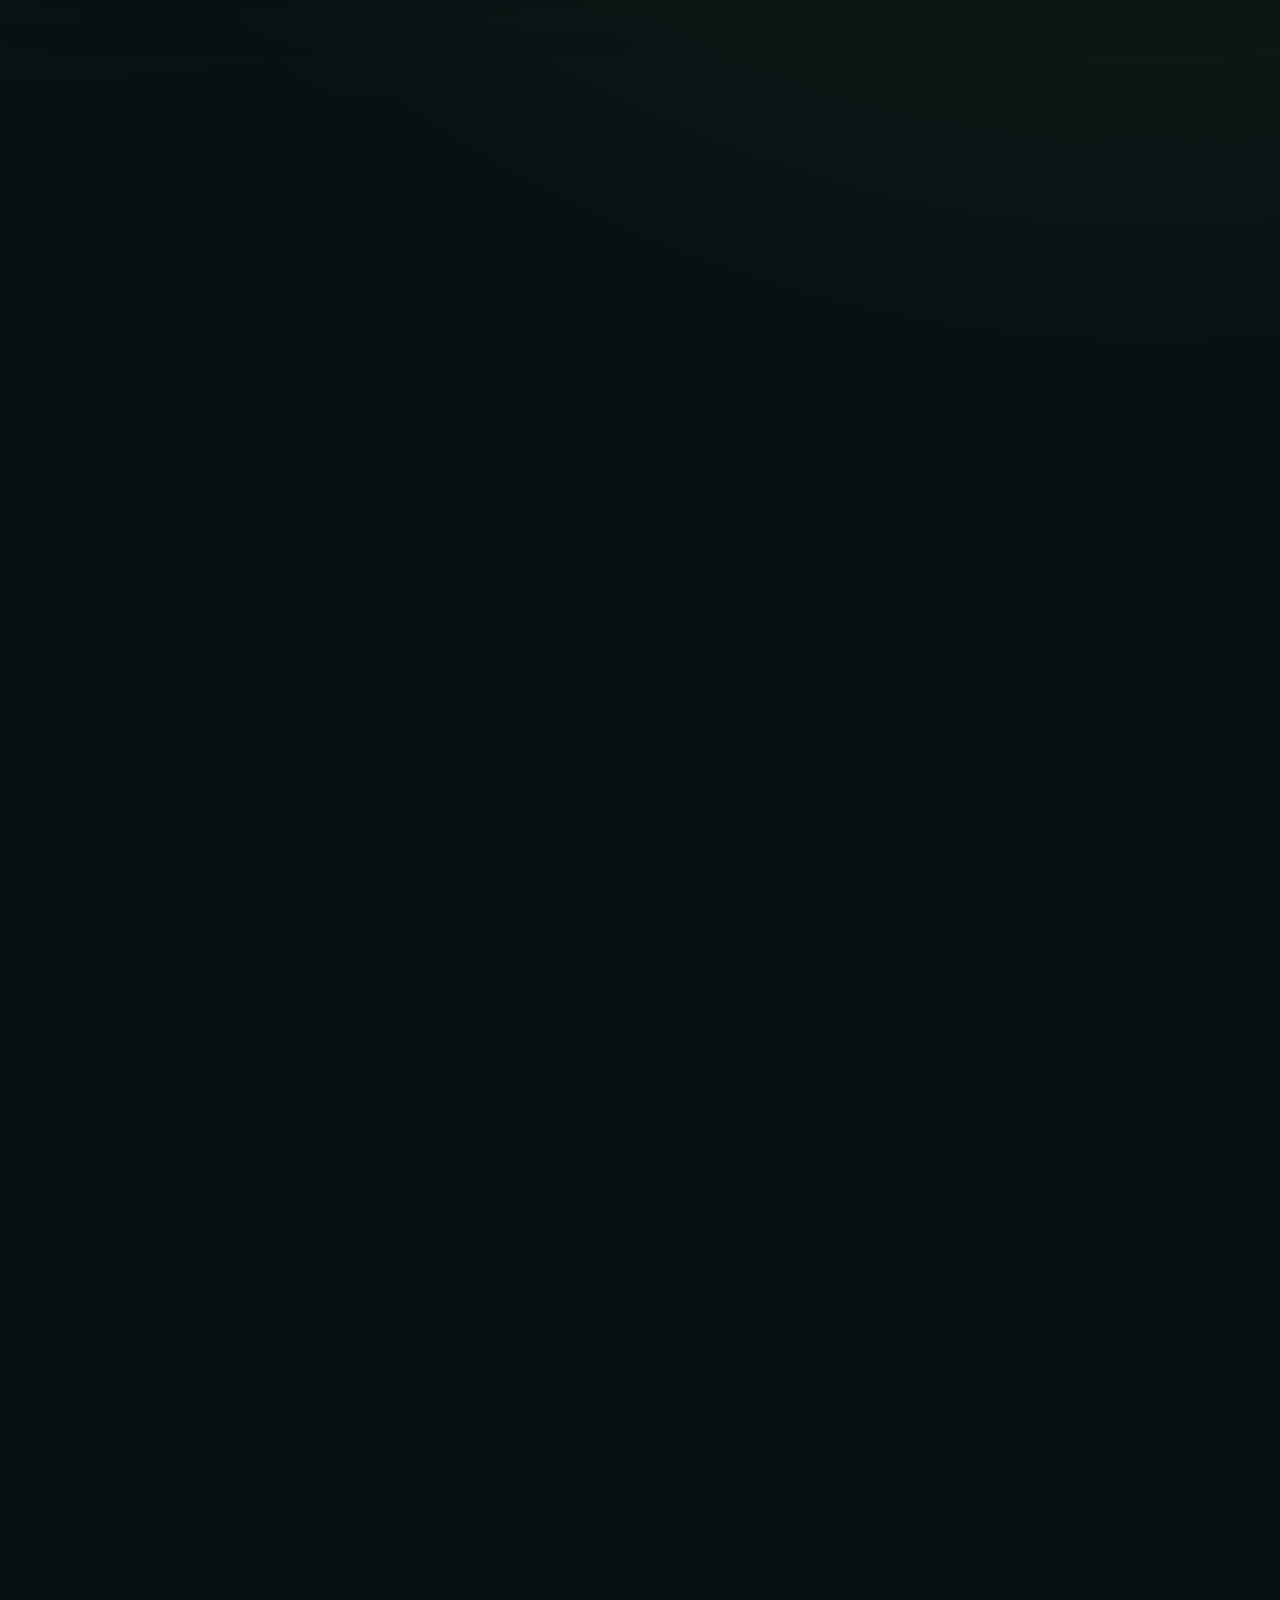
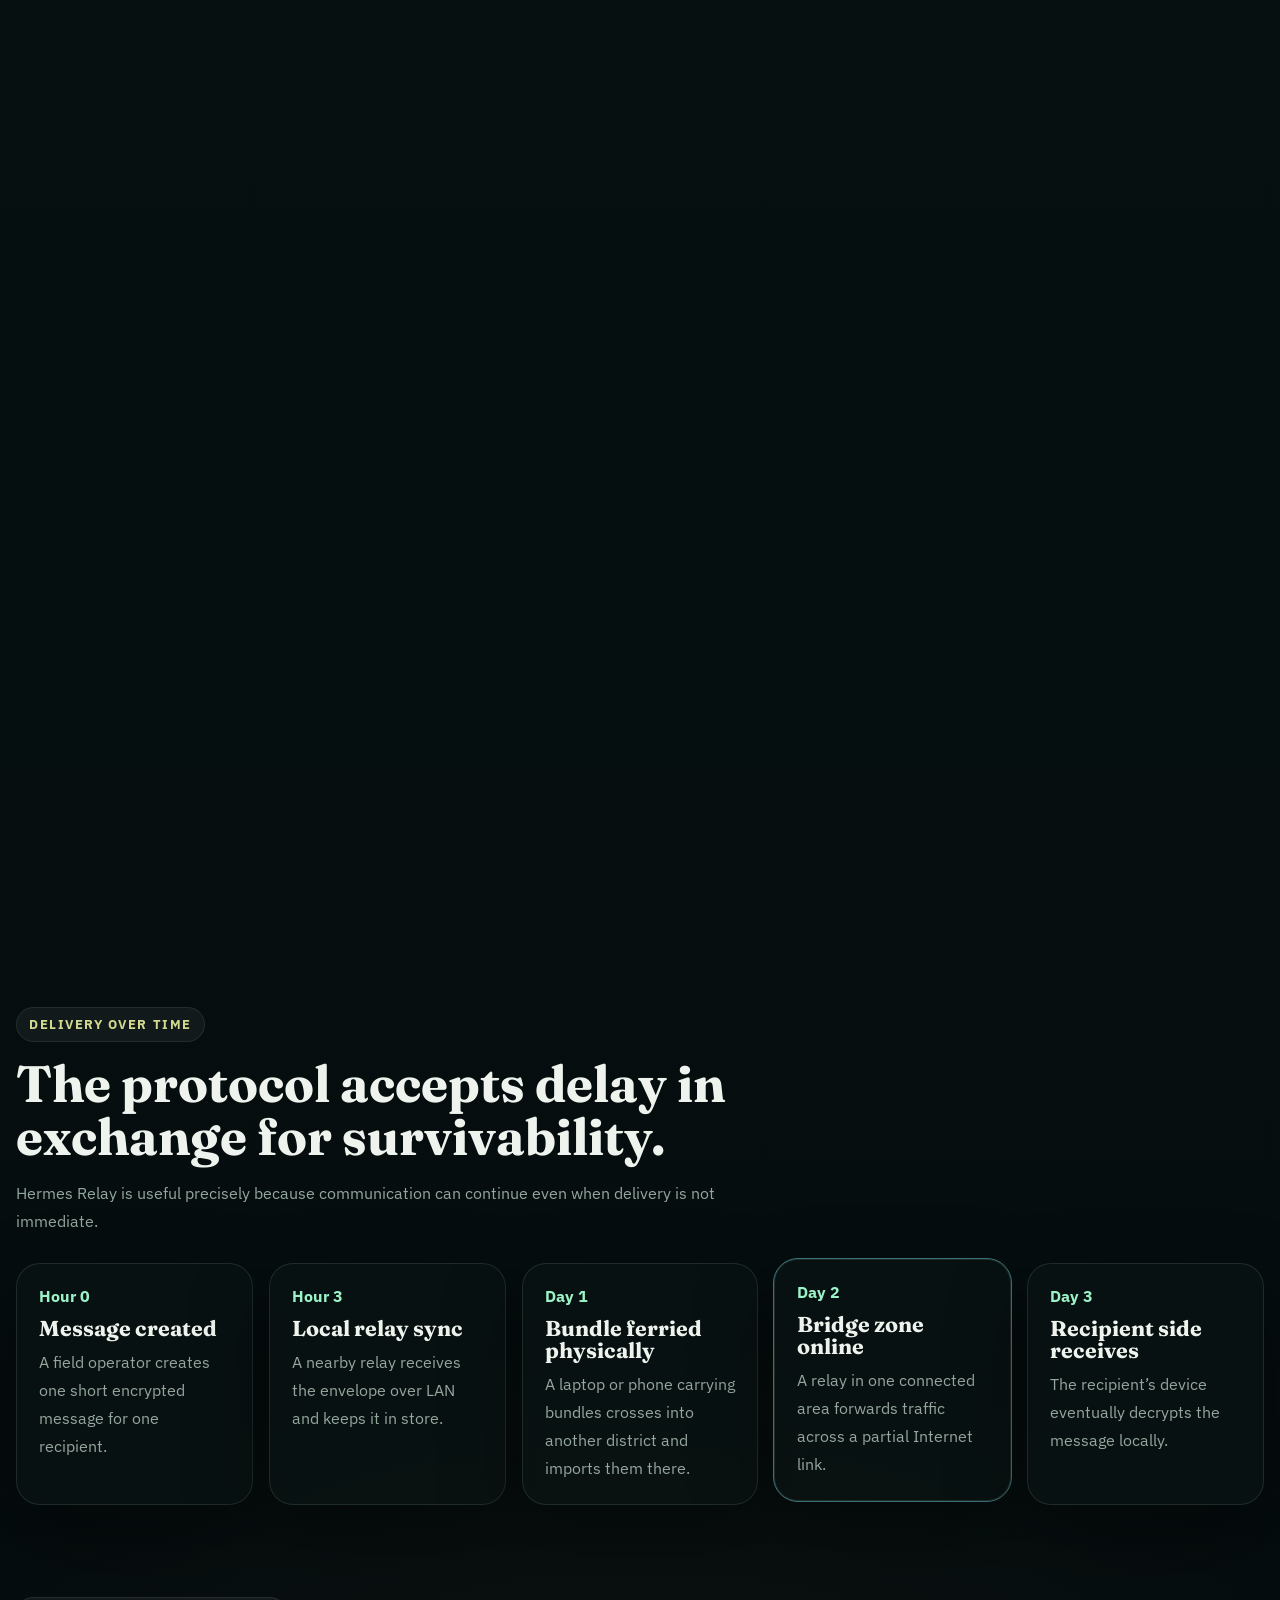
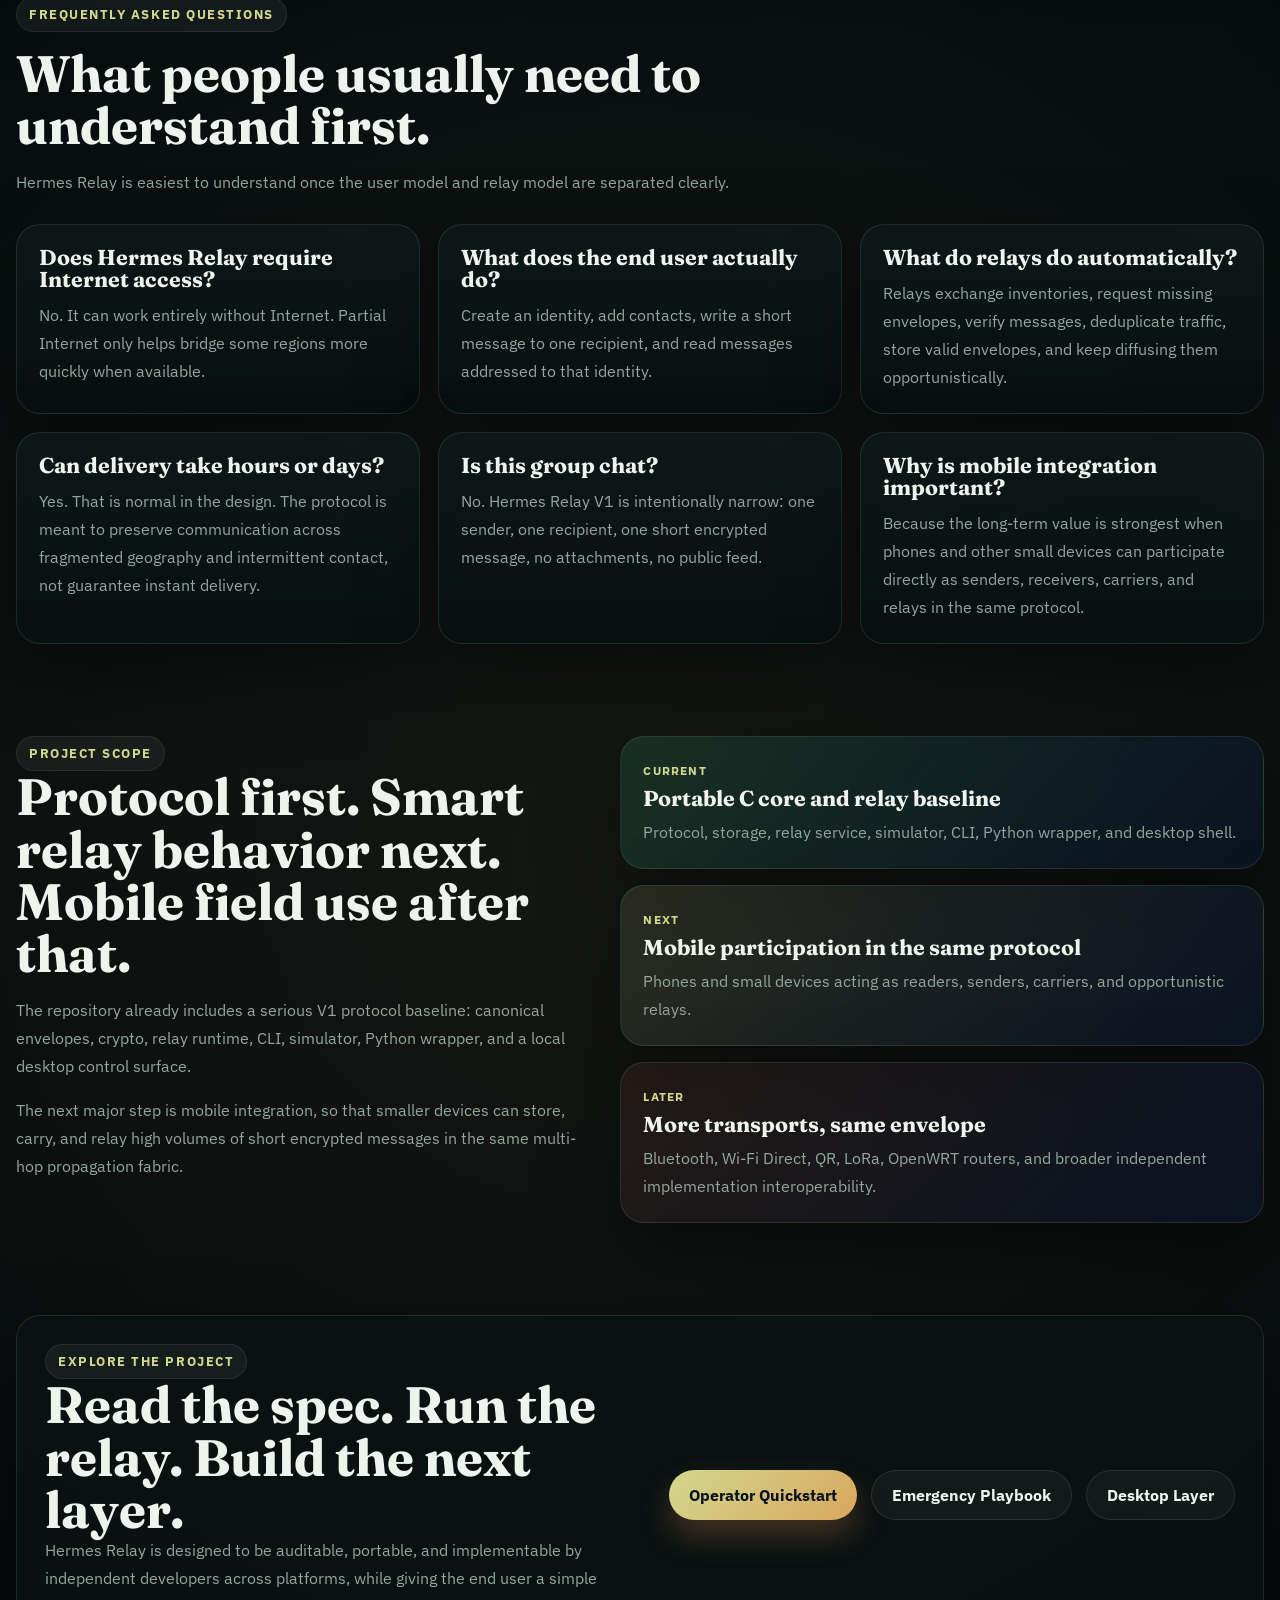
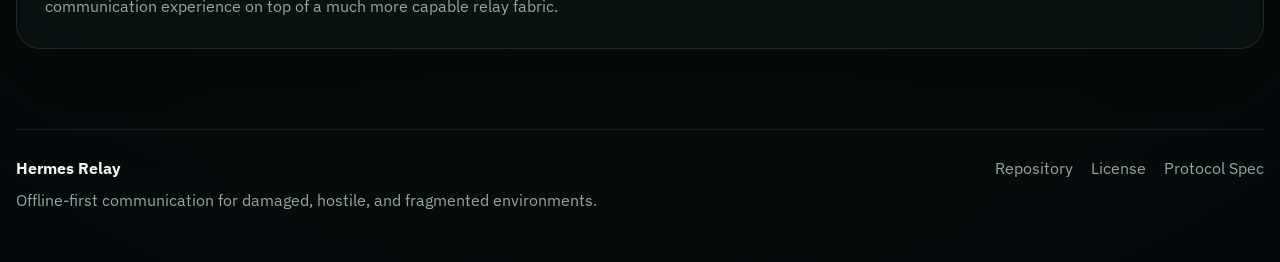
==== commit 3fb50feb: "Improve landing page professionalism and SEO" ====
--- a/site/index.html
+++ b/site/index.html
@@ -3,17 +3,105 @@
 <head>
   <meta charset="utf-8">
   <meta name="viewport" content="width=device-width, initial-scale=1">
-  <title>Hermes Relay | Communication When Networks Fail</title>
-  <meta name="description" content="Hermes Relay is an offline-first messaging protocol for degraded environments, designed to move short encrypted messages across relays, devices, file handoff, and partial networks.">
+  <title>Hermes Relay | Offline Messaging Protocol For Crisis Communication</title>
+  <meta name="description" content="Hermes Relay is an offline-first messaging protocol for crisis communication. It moves short encrypted messages across smart relays, local networks, file handoff, and physically carried devices when Internet access is partial or absent.">
+  <meta name="robots" content="index,follow,max-image-preview:large,max-snippet:-1,max-video-preview:-1">
+  <link rel="canonical" href="https://benjaminrathelot.github.io/Hermes-Relay/">
   <meta property="og:title" content="Hermes Relay">
-  <meta property="og:description" content="Communication when networks fail. Offline-first, relay-driven, crisis-resilient messaging.">
+  <meta property="og:description" content="Offline-first crisis messaging over smart relays, file handoff, local networks, and physically carried devices.">
   <meta property="og:type" content="website">
   <meta property="og:url" content="https://benjaminrathelot.github.io/Hermes-Relay/">
+  <meta property="og:site_name" content="Hermes Relay">
+  <meta name="twitter:card" content="summary_large_image">
+  <meta name="twitter:title" content="Hermes Relay">
+  <meta name="twitter:description" content="Offline-first crisis messaging over smart relays, partial networks, and physical carry.">
   <meta name="theme-color" content="#0a1418">
+  <meta name="author" content="Benjamin Rathelot">
+  <link rel="icon" href="./favicon.svg" type="image/svg+xml">
+  <link rel="manifest" href="./site.webmanifest">
   <link rel="preconnect" href="https://fonts.googleapis.com">
   <link rel="preconnect" href="https://fonts.gstatic.com" crossorigin>
   <link href="https://fonts.googleapis.com/css2?family=Fraunces:wght@500;600;700&family=IBM+Plex+Sans:wght@400;500;600;700&display=swap" rel="stylesheet">
   <link rel="stylesheet" href="./styles.css">
+  <script type="application/ld+json">
+  {
+    "@context": "https://schema.org",
+    "@graph": [
+      {
+        "@type": "WebSite",
+        "@id": "https://benjaminrathelot.github.io/Hermes-Relay/#website",
+        "url": "https://benjaminrathelot.github.io/Hermes-Relay/",
+        "name": "Hermes Relay",
+        "description": "Offline-first messaging protocol for crisis communication across relays, partial networks, and physically carried devices."
+      },
+      {
+        "@type": "Organization",
+        "@id": "https://benjaminrathelot.github.io/Hermes-Relay/#organization",
+        "name": "Hermes Relay",
+        "url": "https://benjaminrathelot.github.io/Hermes-Relay/",
+        "sameAs": [
+          "https://github.com/benjaminrathelot/Hermes-Relay"
+        ]
+      },
+      {
+        "@type": "SoftwareSourceCode",
+        "@id": "https://benjaminrathelot.github.io/Hermes-Relay/#software",
+        "name": "Hermes Relay",
+        "codeRepository": "https://github.com/benjaminrathelot/Hermes-Relay",
+        "license": "https://github.com/benjaminrathelot/Hermes-Relay/blob/main/LICENSE",
+        "programmingLanguage": [
+          "C",
+          "Python"
+        ],
+        "runtimePlatform": [
+          "Linux",
+          "macOS",
+          "Windows"
+        ],
+        "applicationCategory": "CommunicationApplication",
+        "description": "Hermes Relay is an offline-first crisis communication protocol and portable C core for short encrypted messages that move across relays, local networks, file handoff, and physically carried devices."
+      },
+      {
+        "@type": "FAQPage",
+        "@id": "https://benjaminrathelot.github.io/Hermes-Relay/#faq",
+        "mainEntity": [
+          {
+            "@type": "Question",
+            "name": "Does Hermes Relay require Internet access?",
+            "acceptedAnswer": {
+              "@type": "Answer",
+              "text": "No. Hermes Relay is designed to work without Internet access. It can move encrypted messages over LAN, local Wi-Fi, file import and export, USB transfer, and physically carried devices. Partial Internet can help bridge some regions, but the protocol does not depend on it."
+            }
+          },
+          {
+            "@type": "Question",
+            "name": "What does the user need to do?",
+            "acceptedAnswer": {
+              "@type": "Answer",
+              "text": "The intended user flow is simple: create an identity, add contacts, write a short message to one recipient, and read messages that arrive for that identity. Relays are supposed to handle the opportunistic diffusion work in the background."
+            }
+          },
+          {
+            "@type": "Question",
+            "name": "Is Hermes Relay a group chat or social feed?",
+            "acceptedAnswer": {
+              "@type": "Answer",
+              "text": "No. Hermes Relay V1 uses a narrow communication model: one message, one sender, and one recipient. It is intentionally not a group chat, not a broadcast channel, and not a public social feed."
+            }
+          },
+          {
+            "@type": "Question",
+            "name": "Can delivery take days?",
+            "acceptedAnswer": {
+              "@type": "Answer",
+              "text": "Yes. Hermes Relay accepts delayed delivery as part of its design. Messages can move across several relays and disconnected islands before reaching the recipient, especially in crisis conditions."
+            }
+          }
+        ]
+      }
+    ]
+  }
+  </script>
 </head>
 <body>
   <div class="page-shell">
@@ -22,13 +110,15 @@
         <span class="brand-mark">HR</span>
         <span class="brand-text">
           <strong>Hermes Relay</strong>
-          <small>Protocol + portable C core</small>
+          <small>Offline messaging protocol + portable C core</small>
         </span>
       </a>
       <nav class="site-nav">
         <a href="#why">Why</a>
+        <a href="#user-model">User Model</a>
         <a href="#flow">How It Works</a>
         <a href="#network">Relay Fabric</a>
+        <a href="#faq">FAQ</a>
         <a href="#roadmap">Next Steps</a>
         <a href="https://github.com/benjaminrathelot/Hermes-Relay">GitHub</a>
       </nav>
@@ -41,10 +131,10 @@
             <span class="pulse-dot"></span>
             Field communication continuity
           </div>
-          <h1>Encrypted communication for when networks fracture, disappear, or become dangerous to trust.</h1>
+          <h1>Offline messaging for crisis communication when normal networks fail.</h1>
           <p class="hero-lead">
-            Hermes Relay is an offline-first messaging protocol designed for war zones, weather disasters, infrastructure collapse,
-            and fractured regions where some places still have connectivity and others have none.
+            Hermes Relay is an offline-first messaging protocol for degraded environments: war zones, weather disasters, infrastructure collapse,
+            and split regions where some places still have connectivity and others have none.
           </p>
           <p class="hero-body">
             One sender. One recipient. One encrypted envelope. No central server required. A message can cross several relays through LAN, Wi-Fi, partial Internet
@@ -58,6 +148,7 @@
           <ul class="signal-list">
             <li>Offline-first</li>
             <li>Store-carry-forward</li>
+            <li>Smart relay diffusion</li>
             <li>No trusted server</li>
             <li>Delivery can take minutes or days</li>
           </ul>
@@ -135,7 +226,7 @@
         </article>
       </section>
 
-      <section class="section user-section">
+      <section class="section user-section" id="user-model">
         <div class="section-heading">
           <span class="eyebrow">What The User Actually Does</span>
           <h2>For the end user, this should feel simpler than the network behind it.</h2>
@@ -204,7 +295,7 @@
           <article class="flow-step">
             <span class="step-number">03</span>
             <h3>Diffuse</h3>
-            <p>The relay does the opportunistic work: inventory exchange, missing-envelope requests, validation, storage, and onward propagation.</p>
+            <p>The relay does the opportunistic work: inventory exchange, missing-envelope requests, validation, storage, prioritization, and onward propagation.</p>
           </article>
           <article class="flow-step">
             <span class="step-number">04</span>
@@ -350,6 +441,43 @@
         </div>
       </section>
 
+      <section class="section faq-section" id="faq">
+        <div class="section-heading">
+          <span class="eyebrow">Frequently Asked Questions</span>
+          <h2>What people usually need to understand first.</h2>
+          <p>
+            Hermes Relay is easiest to understand once the user model and relay model are separated clearly.
+          </p>
+        </div>
+
+        <div class="faq-grid">
+          <article class="faq-card">
+            <h3>Does Hermes Relay require Internet access?</h3>
+            <p>No. It can work entirely without Internet. Partial Internet only helps bridge some regions more quickly when available.</p>
+          </article>
+          <article class="faq-card">
+            <h3>What does the end user actually do?</h3>
+            <p>Create an identity, add contacts, write a short message to one recipient, and read messages addressed to that identity.</p>
+          </article>
+          <article class="faq-card">
+            <h3>What do relays do automatically?</h3>
+            <p>Relays exchange inventories, request missing envelopes, verify messages, deduplicate traffic, store valid envelopes, and keep diffusing them opportunistically.</p>
+          </article>
+          <article class="faq-card">
+            <h3>Can delivery take hours or days?</h3>
+            <p>Yes. That is normal in the design. The protocol is meant to preserve communication across fragmented geography and intermittent contact, not guarantee instant delivery.</p>
+          </article>
+          <article class="faq-card">
+            <h3>Is this group chat?</h3>
+            <p>No. Hermes Relay V1 is intentionally narrow: one sender, one recipient, one short encrypted message, no attachments, no public feed.</p>
+          </article>
+          <article class="faq-card">
+            <h3>Why is mobile integration important?</h3>
+            <p>Because the long-term value is strongest when phones and other small devices can participate directly as senders, receivers, carriers, and relays in the same protocol.</p>
+          </article>
+        </div>
+      </section>
+
       <section class="section project-section">
         <div class="project-grid">
           <div class="project-copy">
--- a/site/styles.css
+++ b/site/styles.css
@@ -495,6 +495,27 @@
   margin-bottom: 10px;
 }
 
+.faq-grid {
+  display: grid;
+  grid-template-columns: repeat(3, 1fr);
+  gap: 18px;
+  margin-top: 28px;
+}
+
+.faq-card {
+  padding: 22px;
+  border-radius: var(--radius-lg);
+  background:
+    linear-gradient(180deg, rgba(14, 24, 25, 0.92), rgba(8, 15, 16, 0.94)),
+    radial-gradient(circle at top right, rgba(216, 167, 93, 0.08), transparent 36%);
+  border: 1px solid var(--line);
+  box-shadow: var(--shadow);
+}
+
+.faq-card h3 {
+  margin-bottom: 10px;
+}
+
 .section {
   margin-top: 92px;
 }
@@ -769,6 +790,7 @@
 
   .ops-strip,
   .user-grid,
+  .faq-grid,
   .flow-grid,
   .timeline,
   .scenario-strip {
@@ -798,6 +820,7 @@
   .visual-cards,
   .ops-strip,
   .user-grid,
+  .faq-grid,
   .flow-grid,
   .timeline,
   .scenario-strip,
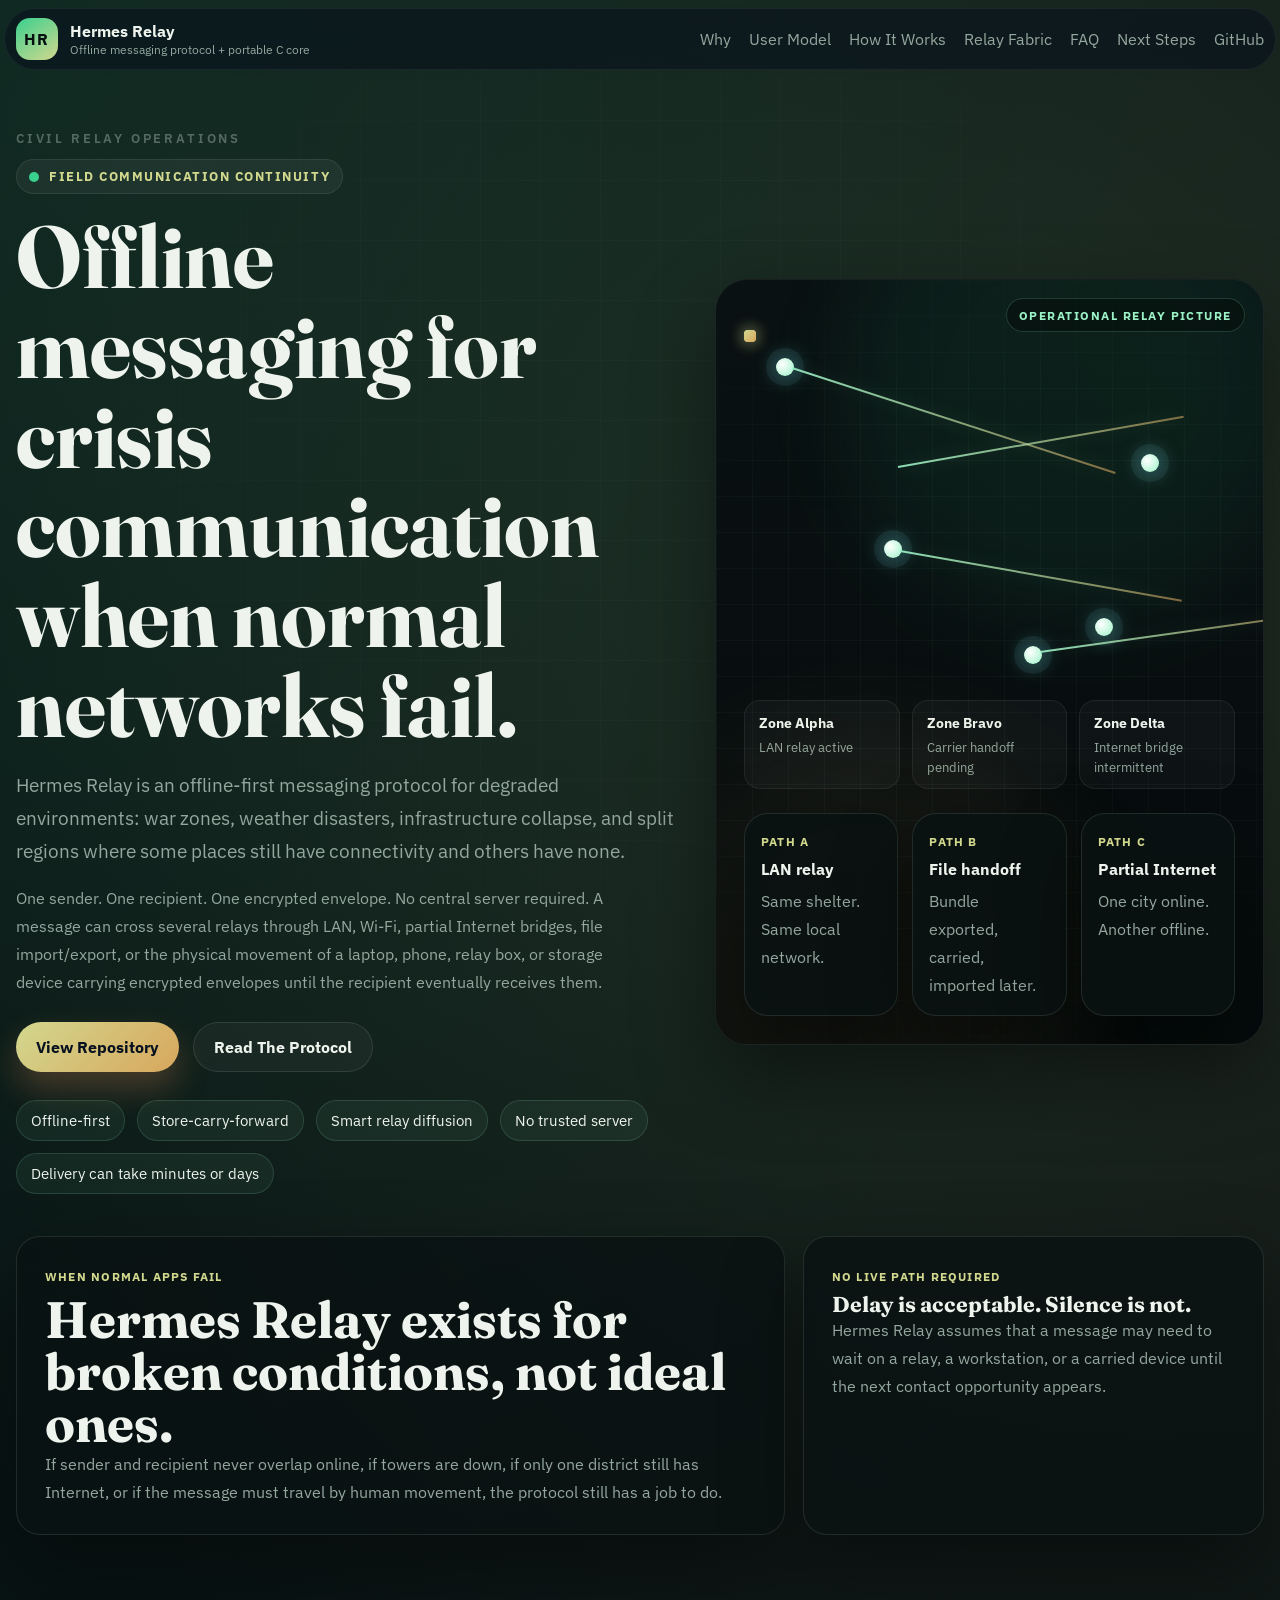
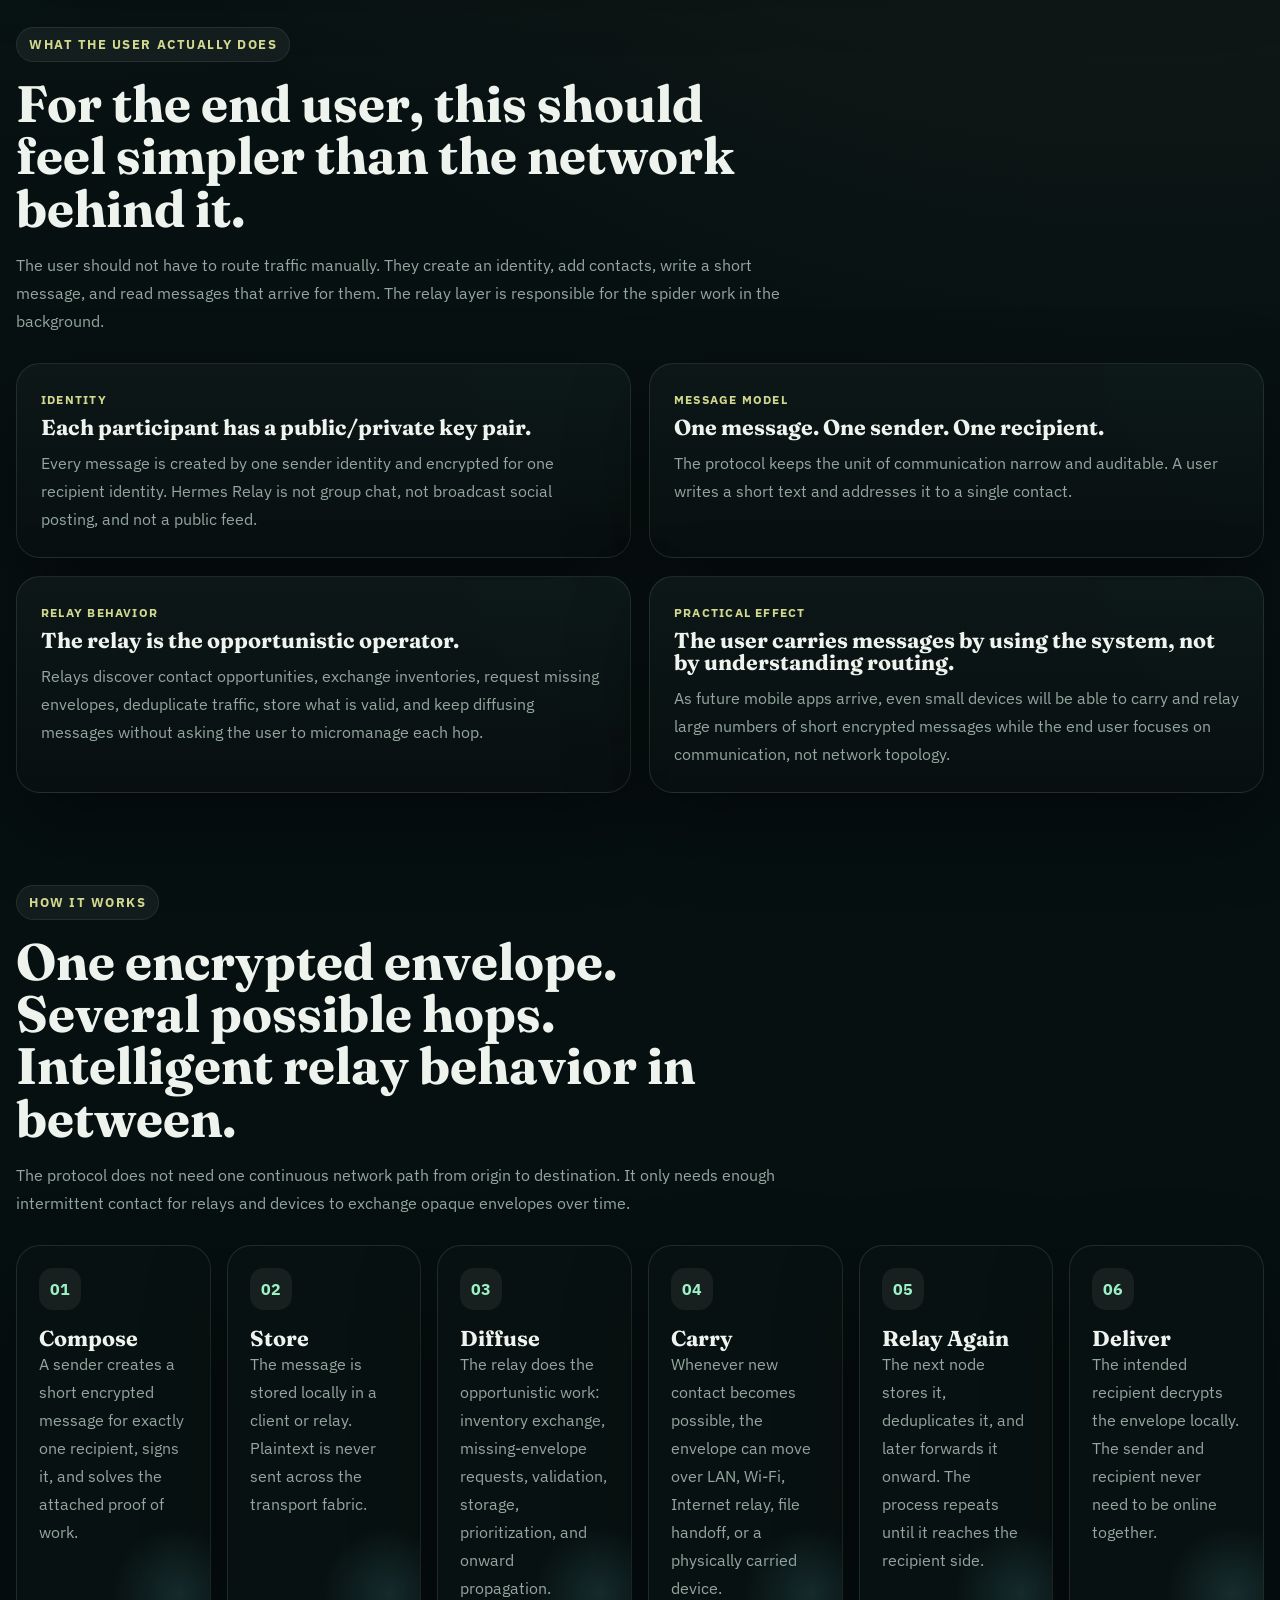
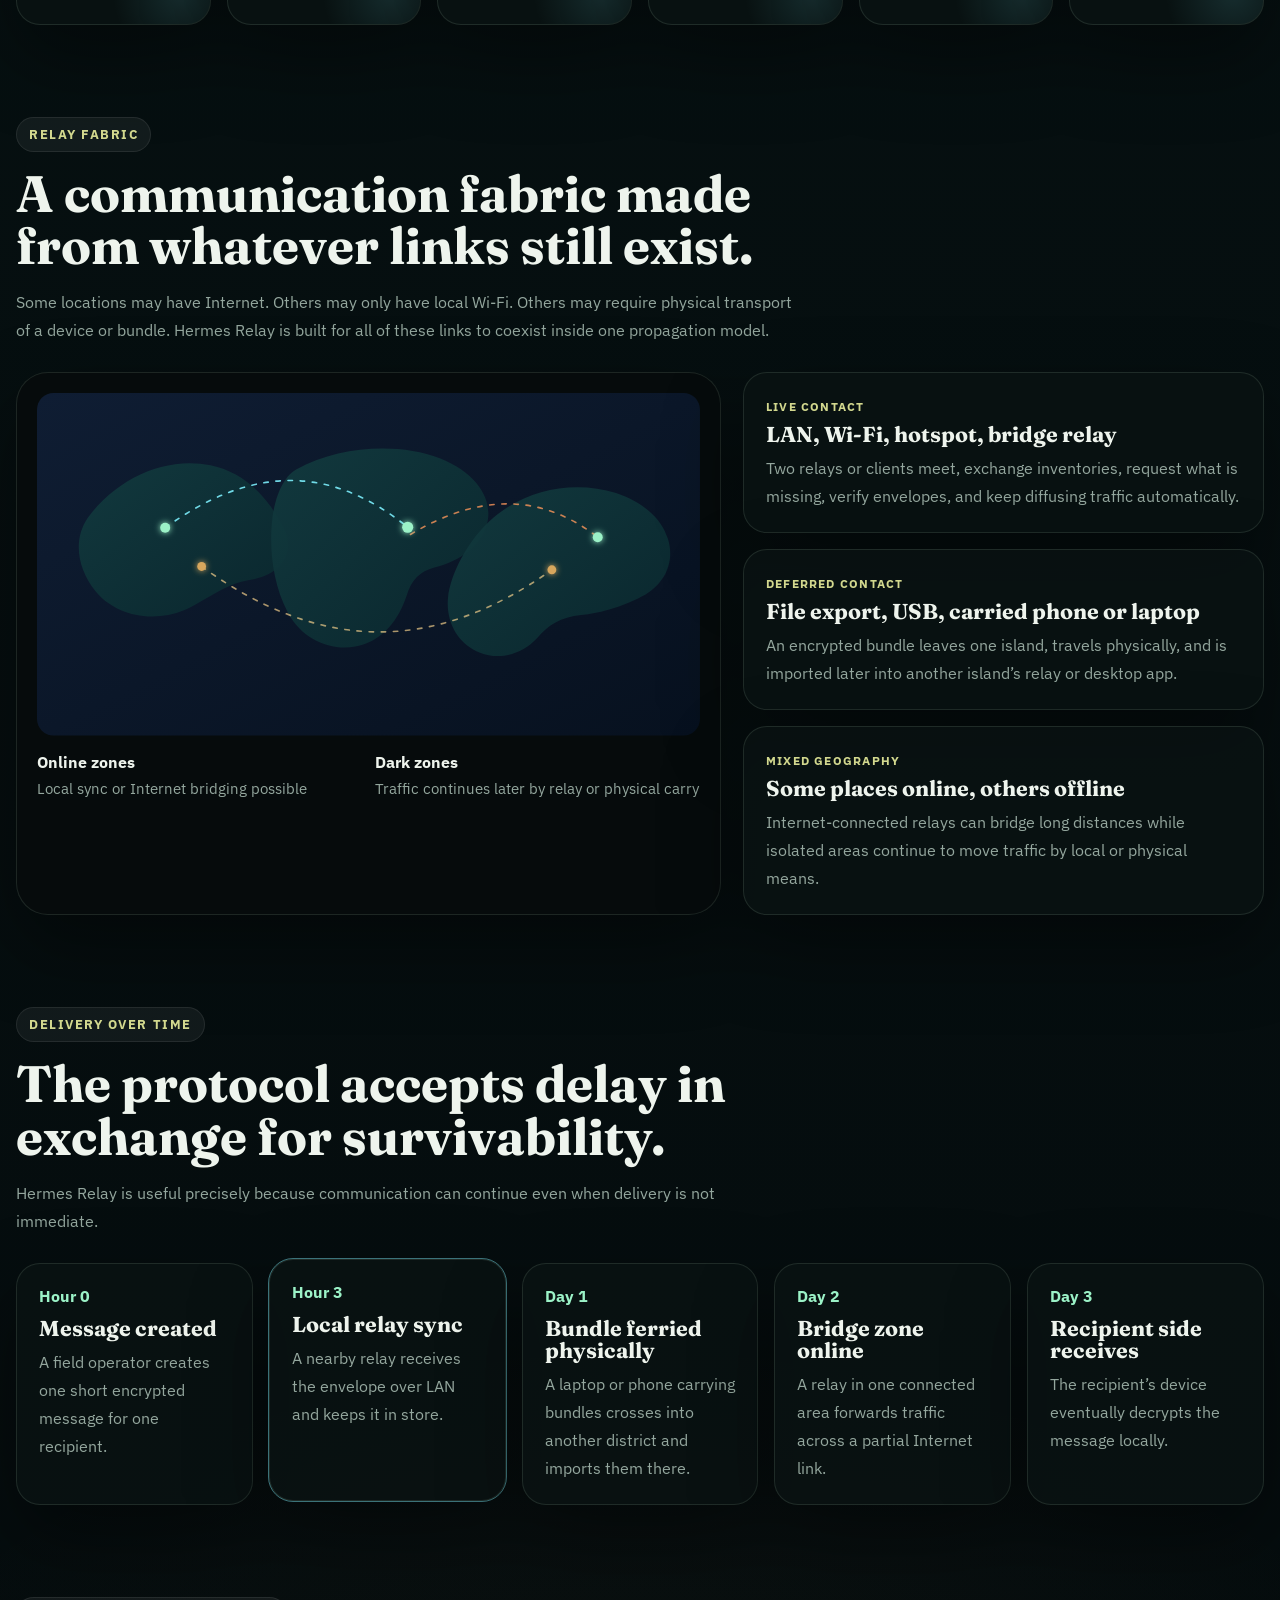
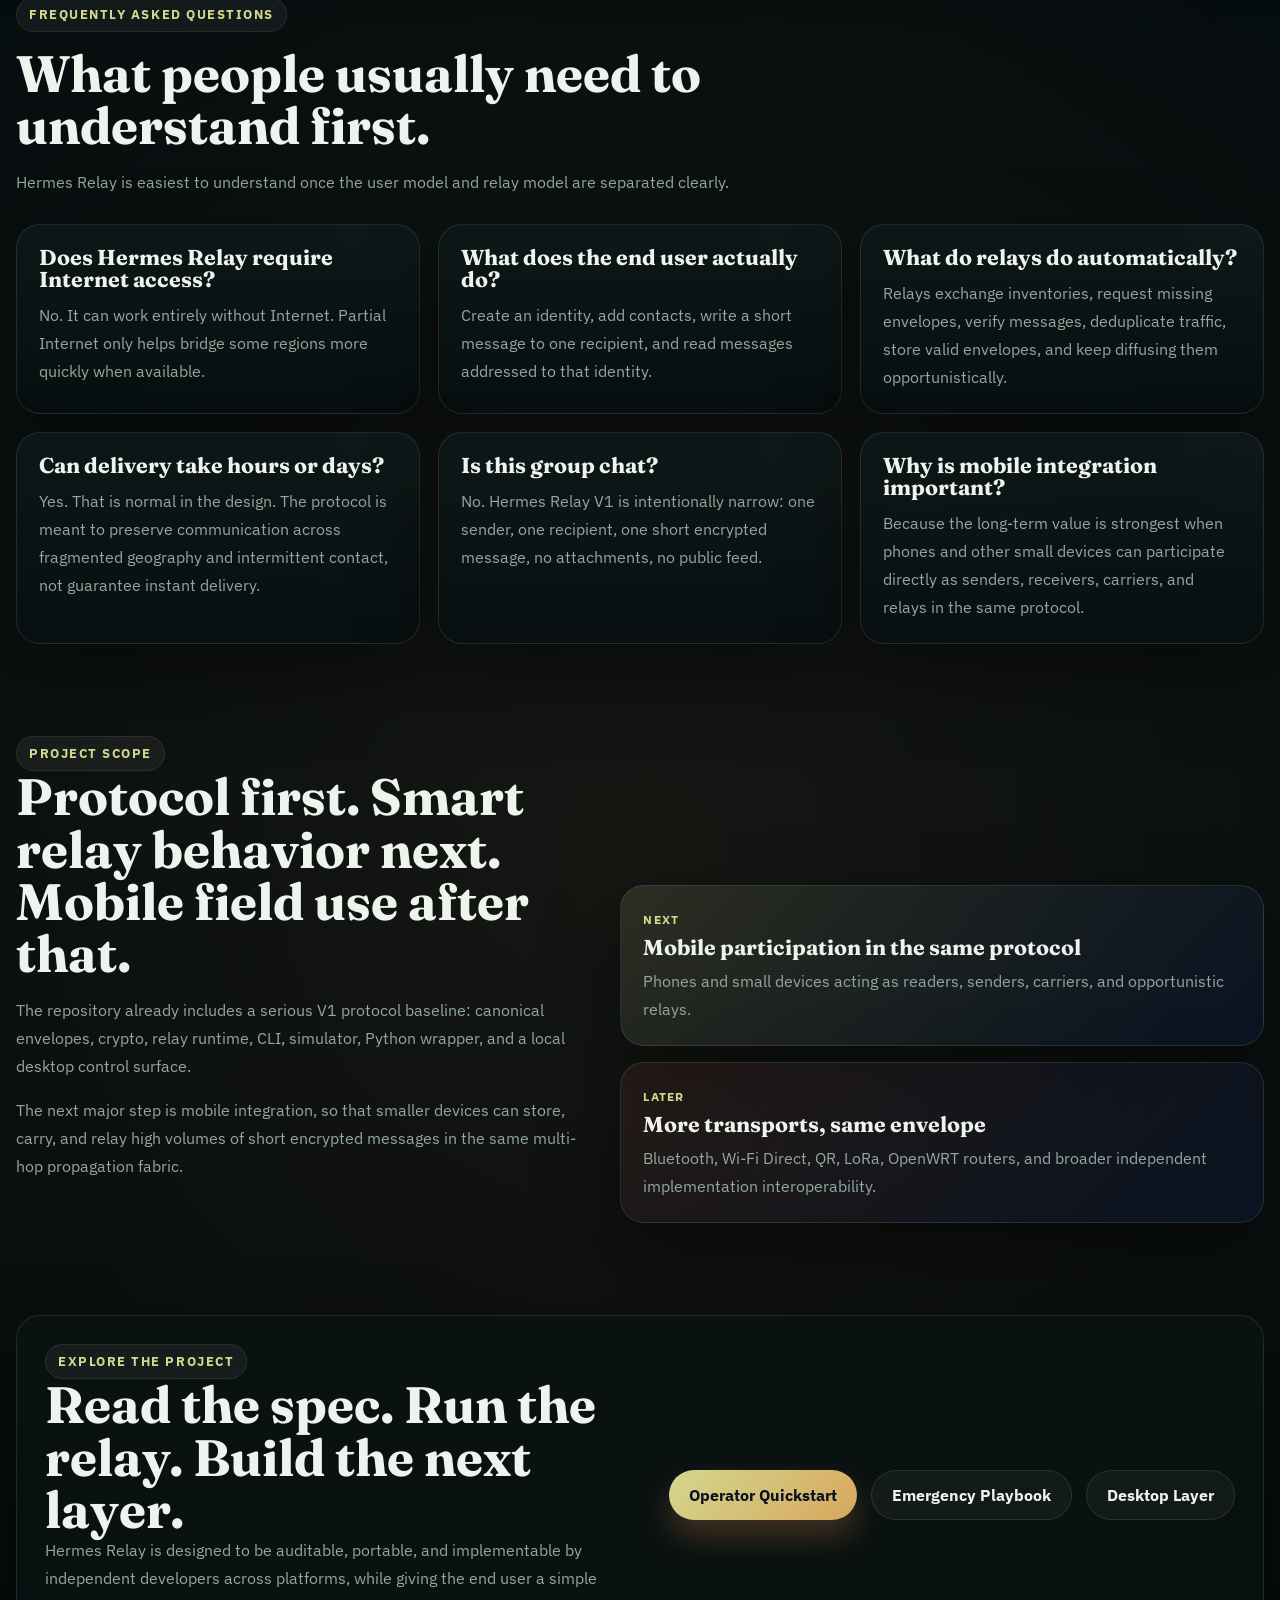
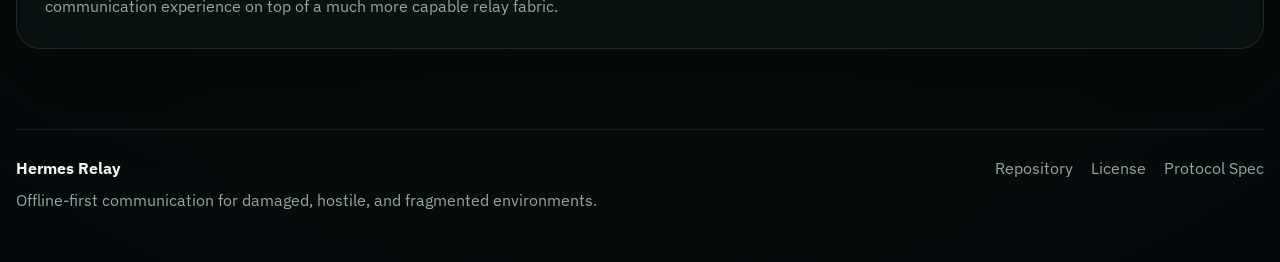
==== commit 68cc500c: "Add social preview metadata and OG image" ====
--- a/site/index.html
+++ b/site/index.html
@@ -12,9 +12,12 @@
   <meta property="og:type" content="website">
   <meta property="og:url" content="https://benjaminrathelot.github.io/Hermes-Relay/">
   <meta property="og:site_name" content="Hermes Relay">
+  <meta property="og:image" content="https://benjaminrathelot.github.io/Hermes-Relay/og-image.svg">
+  <meta property="og:image:alt" content="Hermes Relay offline-first crisis messaging protocol overview">
   <meta name="twitter:card" content="summary_large_image">
   <meta name="twitter:title" content="Hermes Relay">
   <meta name="twitter:description" content="Offline-first crisis messaging over smart relays, partial networks, and physical carry.">
+  <meta name="twitter:image" content="https://benjaminrathelot.github.io/Hermes-Relay/og-image.svg">
   <meta name="theme-color" content="#0a1418">
   <meta name="author" content="Benjamin Rathelot">
   <link rel="icon" href="./favicon.svg" type="image/svg+xml">
